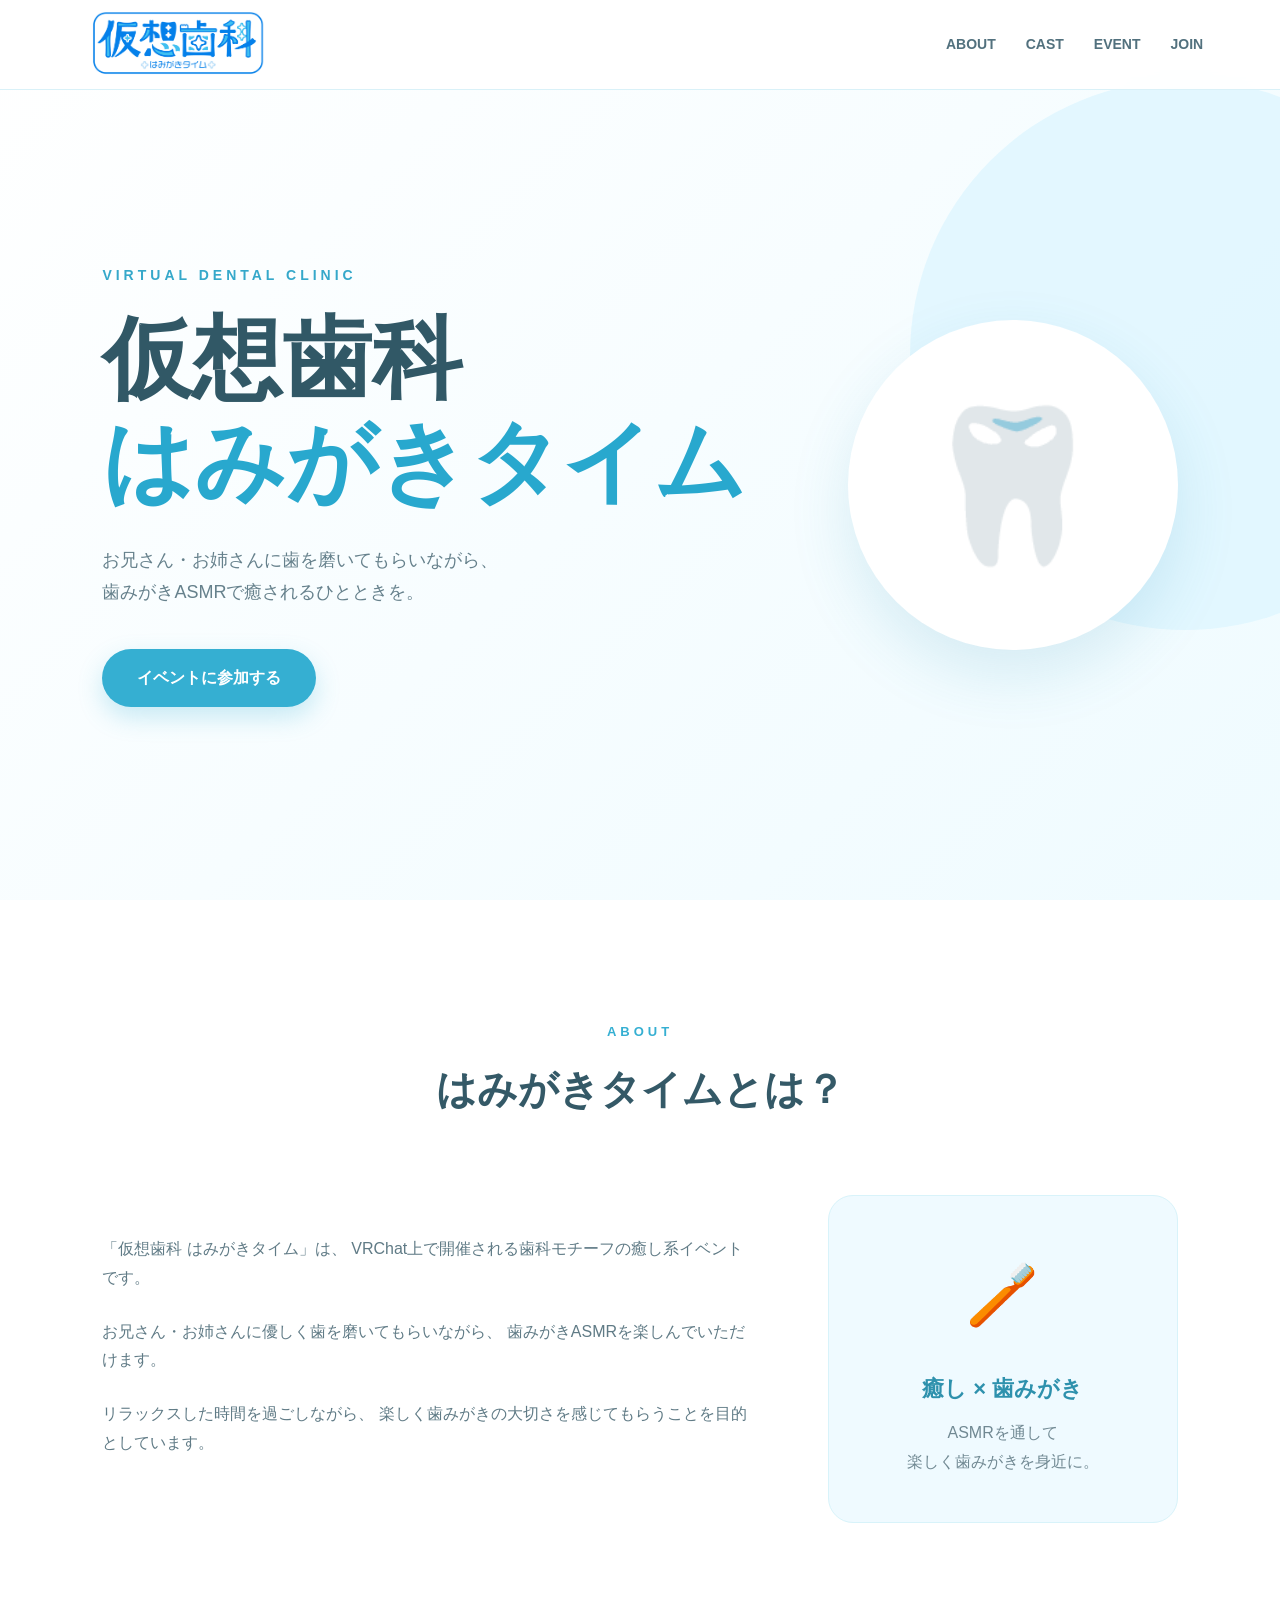
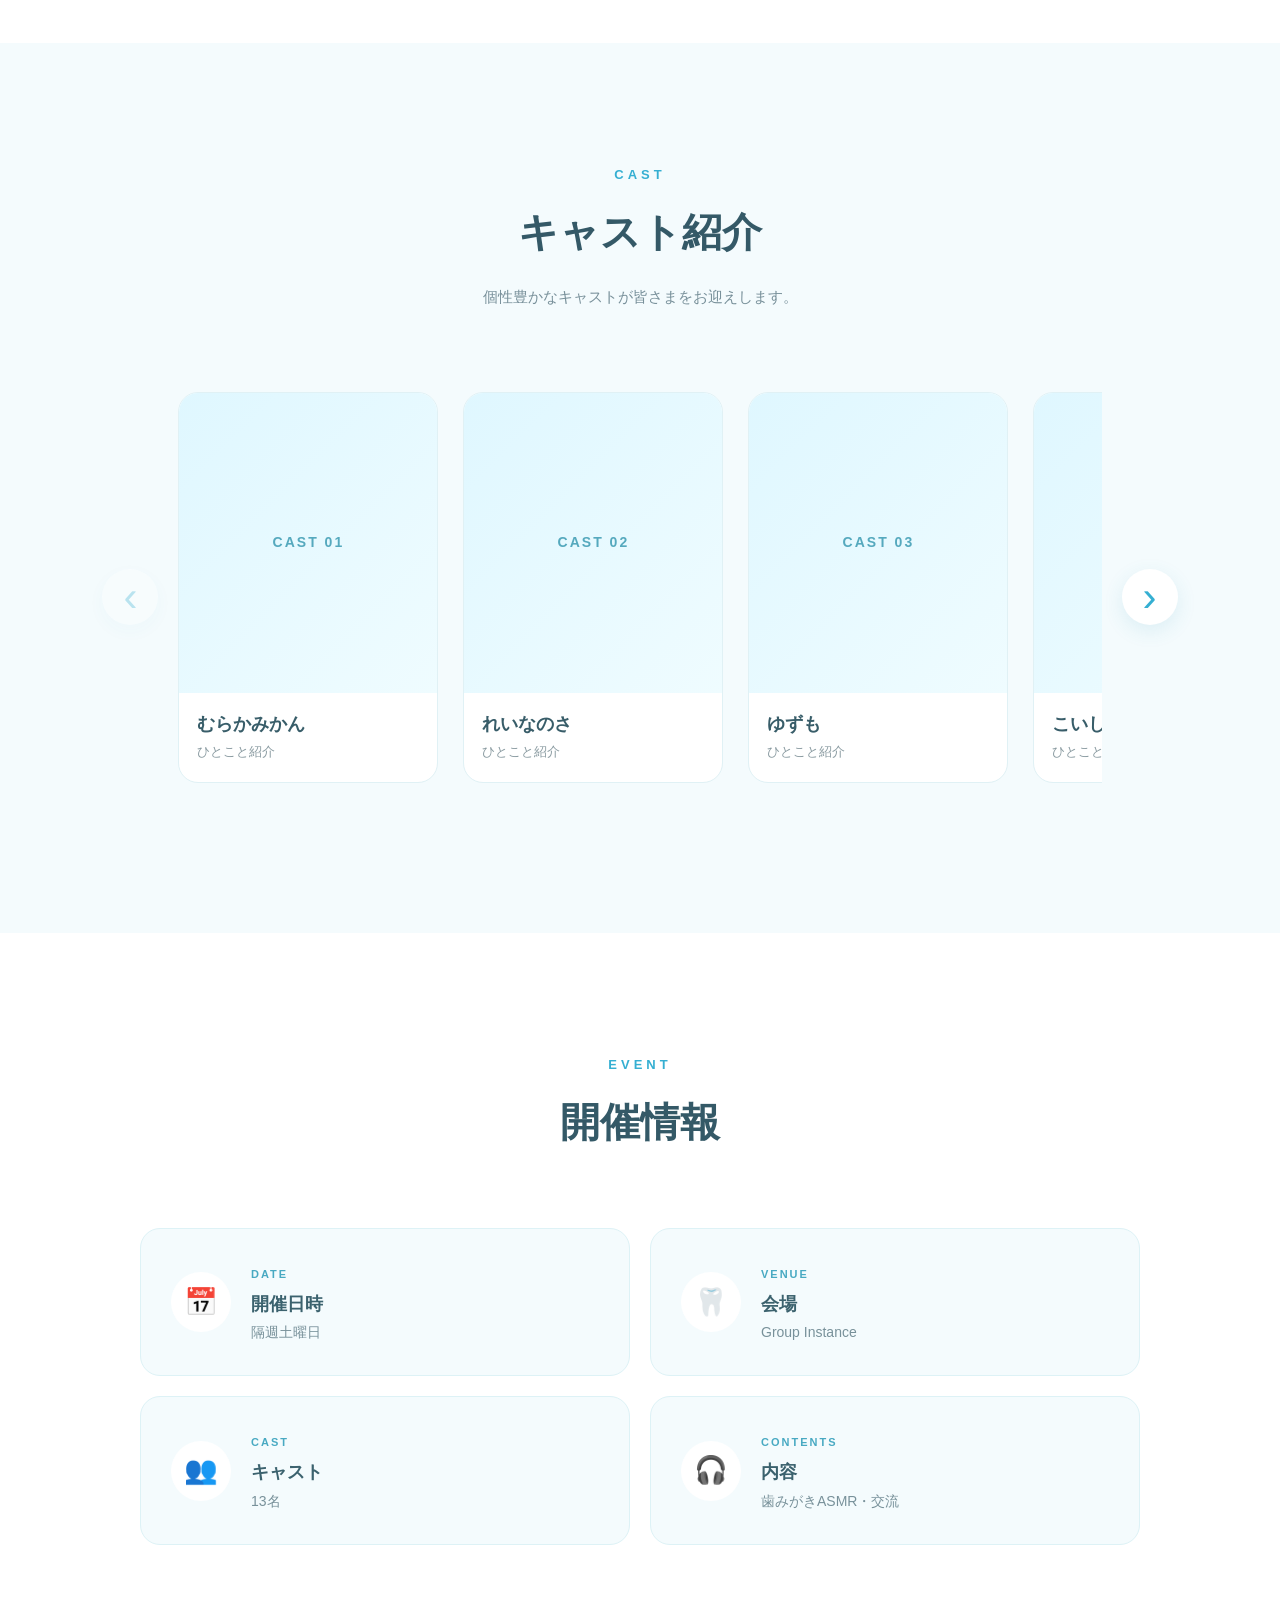
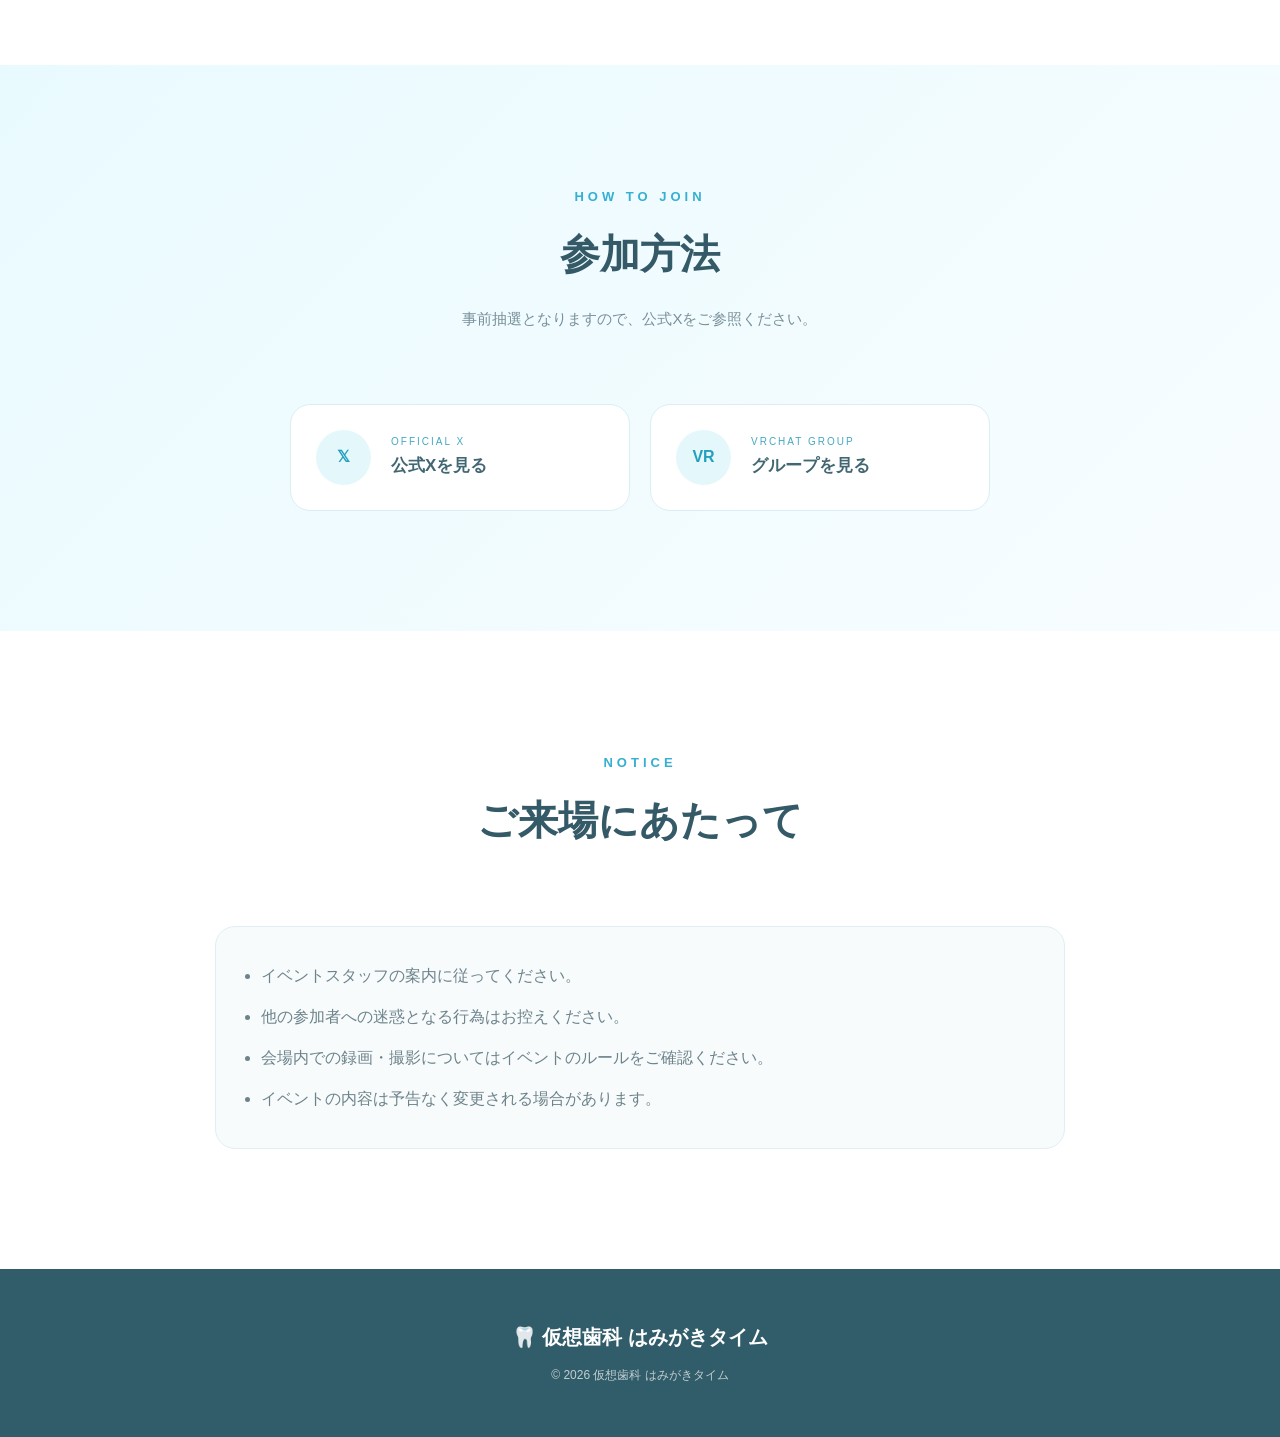
==== index.html @ 9e0d9032 "Add files via upload" ====
<!DOCTYPE html>
<html lang="ja">
<head>
    <meta charset="UTF-8">

    <!-- スマートフォン対応 -->
    <meta name="viewport" content="width=device-width, initial-scale=1.0">

    <title>仮想歯科 はみがきタイム</title>

    <!-- CSS -->
    <link rel="stylesheet" href="style.css">
</head>

<body id="top">

    <!-- =========================
         ヘッダー
    ========================== -->
    <header class="header">

       <a href="#top" class="logo">
    <img src="ロゴ横長.png" alt="仮想歯科 はみがきタイム">
</a>

        <nav class="nav">
            <a href="#about">ABOUT</a>
            <a href="#cast">CAST</a>
            <a href="#event">EVENT</a>
            <a href="#join">JOIN</a>
        </nav>

    </header>


    <!-- =========================
         メインビジュアル
    ========================== -->
    <main>

        <section class="hero">

            <div class="hero-content">

                <p class="hero-subtitle">
                    VIRTUAL DENTAL CLINIC
                </p>

                <h1>
                    仮想歯科<br>
                    <span>はみがきタイム</span>
                </h1>

                <p class="hero-description">
                    お兄さん・お姉さんに歯を磨いてもらいながら、<br>
                    歯みがきASMRで癒されるひとときを。
                </p>

                <a href="#join" class="hero-button">
                    イベントに参加する
                </a>

            </div>

            <div class="hero-tooth">
                🦷
            </div>

        </section>


        <!-- =========================
             ABOUT
        ========================== -->
        <section id="about" class="section about">

            <div class="section-title">

                <p>ABOUT</p>

                <h2>
                    はみがきタイムとは？
                </h2>

            </div>

            <div class="about-content">

                <div class="about-text">

                    <p>
                        「仮想歯科 はみがきタイム」は、
                        VRChat上で開催される歯科モチーフの癒し系イベントです。
                    </p>

                    <p>
                        お兄さん・お姉さんに優しく歯を磨いてもらいながら、
                        歯みがきASMRを楽しんでいただけます。
                    </p>

                    <p>
                        リラックスした時間を過ごしながら、
                        楽しく歯みがきの大切さを感じてもらうことを目的としています。
                    </p>

                </div>

                <div class="about-card">

                    <div class="card-icon">
                        🪥
                    </div>

                    <h3>
                        癒し × 歯みがき
                    </h3>

                    <p>
                        ASMRを通して<br>
                        楽しく歯みがきを身近に。
                    </p>

                </div>

            </div>

        </section>


        <!-- =========================
             CAST
        ========================== -->
      <section id="cast" class="section cast">

    <div class="section-title">

        <p>CAST</p>

        <h2>
            キャスト紹介
        </h2>

        <span>
            個性豊かなキャストが皆さまをお迎えします。
        </span>

    </div>


    <div class="cast-slider">

        <!-- 左矢印 -->
        <button
            class="cast-arrow cast-prev"
            type="button"
            aria-label="前のキャスト"
        >
            ‹
        </button>


        <!-- キャスト一覧 -->
        <div class="cast-grid">

            <div class="cast-card">
                <div class="cast-image">
                    <span>CAST 01</span>
                </div>
                <h3>むらかみかん</h3>
                <p>ひとこと紹介</p>
            </div>

            <div class="cast-card">
                <div class="cast-image">
                    <span>CAST 02</span>
                </div>
                <h3>れいなのさ</h3>
                <p>ひとこと紹介</p>
            </div>

            <div class="cast-card">
                <div class="cast-image">
                    <span>CAST 03</span>
                </div>
                <h3>ゆずも</h3>
                <p>ひとこと紹介</p>
            </div>

            <div class="cast-card">
                <div class="cast-image">
                    <span>CAST 04</span>
                </div>
                <h3>こいしいろは</h3>
                <p>ひとこと紹介</p>
            </div>

            <div class="cast-card">
                <div class="cast-image">
                    <span>CAST 05</span>
                </div>
                <h3>やしろのあ</h3>
                <p>ひとこと紹介</p>
            </div>

            <div class="cast-card">
                <div class="cast-image">
                    <span>CAST 06</span>
                </div>
                <h3>ちふゆ</h3>
                <p>ひとこと紹介</p>
            </div>

            <div class="cast-card">
                <div class="cast-image">
                    <span>CAST 07</span>
                </div>
                <h3>ひーくん</h3>
                <p>ひとこと紹介</p>
            </div>

            <div class="cast-card">
                <div class="cast-image">
                    <span>CAST 08</span>
                </div>
                <h3>レイブン</h3>
                <p>ひとこと紹介</p>
            </div>

            <div class="cast-card">
                <div class="cast-image">
                    <span>CAST 09</span>
                </div>
                <h3>くろな</h3>
                <p>ひとこと紹介</p>
            </div>

            <div class="cast-card">
                <div class="cast-image">
                    <span>CAST 10</span>
                </div>
                <h3>ちせ</h3>
                <p>ひとこと紹介</p>
            </div>

            <div class="cast-card">
                <div class="cast-image">
                    <span>CAST 11</span>
                </div>
                <h3>ゆみもきゅ</h3>
                <p>ひとこと紹介</p>
            </div>

<div class="cast-card">
                <div class="cast-image">
                    <span>CAST 12</span>
                </div>
                <h3>うしお</h3>
                <p>ひとこと紹介</p>
            </div>

        </div>


        <!-- 右矢印 -->
        <button
            class="cast-arrow cast-next"
            type="button"
            aria-label="次のキャスト"
        >
            ›
        </button>

    </div>

</section>


        <!-- =========================
             EVENT
        ========================== -->
        <section id="event" class="section event">

            <div class="section-title">

                <p>EVENT</p>

                <h2>
                    開催情報
                </h2>

            </div>


            <div class="event-box">

                <div class="event-item">

                    <span class="event-icon">
                        📅
                    </span>

                    <div>
                        <small>DATE</small>
                        <h3>開催日時</h3>
                        <p>隔週土曜日</p>
                    </div>

                </div>


                <div class="event-item">

                    <span class="event-icon">
                        🦷
                    </span>

                    <div>
                        <small>VENUE</small>
                        <h3>会場</h3>
                        <p>Group Instance</p>
                    </div>

                </div>


                <div class="event-item">

                    <span class="event-icon">
                        👥
                    </span>

                    <div>
                        <small>CAST</small>
                        <h3>キャスト</h3>
                        <p>13名</p>
                    </div>

                </div>


                <div class="event-item">

                    <span class="event-icon">
                        🎧
                    </span>

                    <div>
                        <small>CONTENTS</small>
                        <h3>内容</h3>
                        <p>歯みがきASMR・交流</p>
                    </div>

                </div>

            </div>

        </section>


        <!-- =========================
             JOIN
        ========================== -->
        <section id="join" class="section join">

            <div class="section-title">

                <p>HOW TO JOIN</p>

                <h2>
                    参加方法
                </h2>

                <span>
                    事前抽選となりますので、公式Xをご参照ください。
                </span>

            </div>


            <div class="join-buttons">

                <!-- X -->
                <a href="https://x.com/Hamigaki_vrc?s=20" class="join-button" target="_blank">
                    <span>𝕏</span>
                    <div>
                        <small>OFFICIAL X</small>
                        <strong>公式Xを見る</strong>
                    </div>
                </a>


                <!-- VRChat Group -->
                <a href="https://vrc.group/SHIKA.5657" class="join-button" target="_blank">
    <span>VR</span>
    <div>
        <small>VRCHAT GROUP</small>
        <strong>グループを見る</strong>
    </div>
</a>

            </div>

        </section>


        <!-- =========================
             NOTICE
        ========================== -->
        <section class="section notice">

            <div class="section-title">

                <p>NOTICE</p>

                <h2>
                    ご来場にあたって
                </h2>

            </div>


            <div class="notice-box">

                <ul>

                    <li>
                        イベントスタッフの案内に従ってください。
                    </li>

                    <li>
                        他の参加者への迷惑となる行為はお控えください。
                    </li>

                    <li>
                        会場内での録画・撮影についてはイベントのルールをご確認ください。
                    </li>

                    <li>
                        イベントの内容は予告なく変更される場合があります。
                    </li>

                </ul>

            </div>

        </section>

    </main>


    <!-- =========================
         FOOTER
    ========================== -->
    <footer class="footer">

        <div class="footer-logo">
            🦷 仮想歯科 はみがきタイム
        </div>

        <p>
            © 2026 仮想歯科 はみがきタイム
        </p>

    </footer>


    <!-- JavaScript -->
    <script src="script.js"></script>

</body>
</html>
---- style.css ----
/* ========================================
   仮想歯科 はみがきタイム
   メインスタイル
======================================== */

/* ---------- 基本設定 ---------- */

* {
    margin: 0;
    padding: 0;
    box-sizing: border-box;
}

html {
    scroll-behavior: smooth;
}

body {
    font-family:
        "Noto Sans JP",
        "Yu Gothic",
        "Hiragino Kaku Gothic ProN",
        sans-serif;

    color: #34505f;
    background: #f8fdff;
    line-height: 1.8;
}


/* ---------- ヘッダー ---------- */

.header {
    position: fixed;
    top: 0;
    left: 0;

    width: 100%;
    height: 90px;

    display: flex;
    align-items: center;
    justify-content: space-between;

    padding: 0 6%;

    background: rgba(255, 255, 255, 0.92);

    border-bottom: 1px solid #d9f1f8;

    backdrop-filter: blur(10px);

    z-index: 1000;
}


/* ロゴ */

.logo {
    display: flex;
    align-items: center;

    text-decoration: none;

    height: 100%;
}

.logo img {
    width: 200px;
    height: auto;

    display: block;
}


/* ナビ */

.nav {
    display: flex;
    gap: 30px;
}

.nav a {
    color: #52717e;

    text-decoration: none;

    font-size: 14px;
    font-weight: bold;

    transition: 0.3s;
}

.nav a:hover {
    color: #27a9d0;
}


/* ---------- HERO ---------- */

.hero {
    min-height: 100vh;

    padding:
        150px
        8%
        80px;

    display: flex;
    align-items: center;
    justify-content: space-between;

    position: relative;

    overflow: hidden;

    background:
        linear-gradient(
            135deg,
            #ffffff 0%,
            #effbff 100%
        );
}


/* 背景の円 */

.hero::before {
    content: "";

    position: absolute;

    width: 550px;
    height: 550px;

    right: -180px;
    top: 80px;

    border-radius: 50%;

    background: #dff7ff;

    opacity: 0.8;
}


/* HERO文字 */

.hero-content {
    position: relative;
    z-index: 2;

    max-width: 700px;
}

.hero-subtitle {
    color: #35a8ca;

    font-size: 14px;

    font-weight: bold;

    letter-spacing: 4px;

    margin-bottom: 20px;
}

.hero h1 {
    color: #315866;

    font-size: clamp(48px, 7vw, 90px);

    line-height: 1.15;

    margin-bottom: 30px;
}

.hero h1 span {
    color: #28a8ce;
}

.hero-description {
    color: #66818c;

    font-size: 18px;

    margin-bottom: 40px;
}


/* HEROボタン */

.hero-button {
    display: inline-block;

    padding: 15px 35px;

    border-radius: 50px;

    background: #35afd2;

    color: white;

    text-decoration: none;

    font-weight: bold;

    box-shadow:
        0 10px 25px rgba(53, 175, 210, 0.25);

    transition: 0.3s;
}

.hero-button:hover {
    transform: translateY(-5px);

    box-shadow:
        0 15px 30px rgba(53, 175, 210, 0.35);
}


/* HEROの歯 */

.hero-tooth {
    position: relative;

    z-index: 2;

    width: 330px;
    height: 330px;

    display: flex;
    align-items: center;
    justify-content: center;

    border-radius: 50%;

    background: white;

    font-size: 150px;

    box-shadow:
        0 25px 60px rgba(50, 150, 180, 0.15);

    animation: floating 4s ease-in-out infinite;
}


/* 浮遊アニメーション */

@keyframes floating {

    0% {
        transform: translateY(0);
    }

    50% {
        transform: translateY(-15px);
    }

    100% {
        transform: translateY(0);
    }

}


/* ---------- 共通セクション ---------- */

.section {
    padding: 120px 8%;
}


/* セクションタイトル */

.section-title {
    text-align: center;

    margin-bottom: 70px;
}

.section-title p {
    color: #35afd2;

    font-size: 13px;

    font-weight: bold;

    letter-spacing: 4px;

    margin-bottom: 10px;
}

.section-title h2 {
    color: #345967;

    font-size: 40px;

    margin-bottom: 15px;
}

.section-title span {
    color: #78909a;

    font-size: 15px;
}


/* ---------- ABOUT ---------- */

.about {
    background: white;
}

.about-content {
    max-width: 1100px;

    margin: 0 auto;

    display: grid;

    grid-template-columns:
        1fr
        350px;

    gap: 70px;

    align-items: center;
}


.about-text p {
    color: #607b86;

    font-size: 16px;

    margin-bottom: 25px;
}


.about-card {
    padding: 45px 30px;

    text-align: center;

    border-radius: 25px;

    background: #effaff;

    border: 1px solid #d8f3fa;

    transition: 0.3s;
}

.about-card:hover {
    transform: translateY(-8px);

    box-shadow:
        0 15px 35px rgba(60, 170, 200, 0.12);
}

.card-icon {
    font-size: 60px;

    margin-bottom: 20px;
}

.about-card h3 {
    color: #2e91ad;

    font-size: 22px;

    margin-bottom: 10px;
}

.about-card p {
    color: #718993;
}


/* ---------- CAST ---------- */

.cast {
    background: #f4fbfd;
}


/* 横スクロール */

.cast-grid {
    max-width: 1200px;
    margin: 0 auto;

    display: flex;
    gap: 25px;

    overflow-x: auto;

    padding: 10px 10px 30px;

    scroll-snap-type: x mandatory;

    scrollbar-width: thin;
    scrollbar-color: #8ed8e8 transparent;
}


/* スクロールバー */

.cast-grid::-webkit-scrollbar {
    height: 8px;
}

.cast-grid::-webkit-scrollbar-track {
    background: transparent;
}

.cast-grid::-webkit-scrollbar-thumb {
    background: #8ed8e8;
    border-radius: 10px;
}


/* キャストカード */

.cast-card {
    flex: 0 0 260px;

    background: white;

    border-radius: 20px;

    overflow: hidden;

    border: 1px solid #e0f1f5;

    scroll-snap-align: start;

    transition: 0.3s;
}


.cast-card:hover {
    transform: translateY(-8px);

    box-shadow:
        0 15px 30px rgba(60, 160, 190, 0.12);
}


/* キャスト画像 */

.cast-image {
    height: 300px;

    display: flex;

    align-items: center;
    justify-content: center;

    background:
        linear-gradient(
            135deg,
            #dff7ff,
            #effcff
        );

    color: #55a9be;

    font-size: 14px;

    font-weight: bold;

    letter-spacing: 2px;
}


.cast-card h3 {
    color: #385d69;

    font-size: 18px;

    padding:
        15px
        18px
        0;
}


.cast-card p {
    color: #8a9ba1;

    font-size: 13px;

    padding:
        0
        18px
        18px;
}


/* ---------- EVENT ---------- */

.event {
    background: white;
}


.event-box {
    max-width: 1000px;

    margin: 0 auto;

    display: grid;

    grid-template-columns:
        repeat(2, 1fr);

    gap: 20px;
}


.event-item {
    display: flex;

    align-items: center;

    gap: 20px;

    padding: 30px;

    border-radius: 20px;

    background: #f4fbfd;

    border: 1px solid #ddf2f6;

    transition: 0.3s;
}

.event-item:hover {
    transform: translateY(-5px);
}


.event-icon {
    width: 60px;
    height: 60px;

    display: flex;

    align-items: center;
    justify-content: center;

    border-radius: 50%;

    background: white;

    font-size: 27px;

    flex-shrink: 0;
}


.event-item small {
    color: #48a9c2;

    font-size: 11px;

    letter-spacing: 2px;

    font-weight: bold;
}


.event-item h3 {
    color: #3b626e;

    font-size: 18px;
}


.event-item p {
    color: #78919a;

    font-size: 14px;
}


/* ---------- JOIN ---------- */

.join {
    background:
        linear-gradient(
            135deg,
            #e9faff,
            #f8fdff
        );

    text-align: center;
}


.join-buttons {
    max-width: 700px;

    margin: 0 auto;

    display: grid;

    grid-template-columns:
        repeat(2, 1fr);

    gap: 20px;
}


.join-button {
    display: flex;

    align-items: center;

    gap: 20px;

    padding: 25px;

    background: white;

    border-radius: 20px;

    color: #426773;

    text-decoration: none;

    text-align: left;

    border: 1px solid #d9eff4;

    transition: 0.3s;
}


.join-button:hover {
    transform: translateY(-7px);

    box-shadow:
        0 15px 30px rgba(60, 160, 190, 0.15);
}


.join-button > span {
    width: 55px;
    height: 55px;

    display: flex;

    align-items: center;
    justify-content: center;

    border-radius: 50%;

    background: #e4f8fc;

    color: #269fbe;

    font-weight: bold;
}


.join-button small {
    display: block;

    color: #45a8c1;

    font-size: 10px;

    letter-spacing: 2px;
}


.join-button strong {
    font-size: 17px;
}


/* ---------- NOTICE ---------- */

.notice {
    background: white;
}


.notice-box {
    max-width: 850px;

    margin: 0 auto;

    padding: 35px 45px;

    border-radius: 20px;

    background: #f7fbfc;

    border: 1px solid #e0eff2;
}


.notice-box li {
    color: #6d838b;

    margin-bottom: 12px;
}

.notice-box li:last-child {
    margin-bottom: 0;
}


/* ---------- FOOTER ---------- */

.footer {
    padding: 50px 20px;

    text-align: center;

    background: #315c69;

    color: white;
}


.footer-logo {
    font-size: 20px;

    font-weight: bold;

    margin-bottom: 10px;
}


.footer p {
    font-size: 12px;

    opacity: 0.7;
}


/* ========================================
   スマートフォン対応
======================================== */

@media (max-width: 900px) {

    .nav {
        gap: 15px;
    }

    .hero {
        text-align: center;

        justify-content: center;
    }

    .hero-tooth {
        display: none;
    }

    .about-content {
        grid-template-columns: 1fr;
    }

    .cast-grid {
        grid-template-columns:
            repeat(2, 1fr);
    }

}


/* スマートフォン */

@media (max-width: 600px) {

    .header {
        height: 65px;

        padding: 0 20px;
    }

    .logo {
        font-size: 15px;
    }

    .nav {
        gap: 10px;
    }

    .nav a {
        font-size: 10px;
    }


    .hero {
        padding:
            130px
            20px
            70px;
    }

    .hero h1 {
        font-size: 48px;
    }

    .hero-description {
        font-size: 15px;
    }


    .section {
        padding:
            80px
            20px;
    }

    .section-title h2 {
        font-size: 30px;
    }


    

    .event-box {
        grid-template-columns: 1fr;
    }


    .join-buttons {
        grid-template-columns: 1fr;
    }


    .notice-box {
        padding: 25px;
    }

}
/* ========================================
   JavaScript アニメーション
======================================== */

.fade-in {
    opacity: 0;
    transform: translateY(40px);

    transition:
        opacity 0.8s ease,
        transform 0.8s ease;
}

.fade-in.show {
    opacity: 1;
    transform: translateY(0);
}


/* ---------- スクロール時のヘッダー ---------- */

.header {
    transition:
        box-shadow 0.3s ease,
        background 0.3s ease;
}

.header.scrolled {
    background: rgba(255, 255, 255, 0.97);

    box-shadow:
        0 5px 20px rgba(40, 150, 180, 0.08);
}
/* ========================================
   CAST 横スクロール
======================================== */

.cast {
    background: #f4fbfd;
}


/* スライダー全体 */

.cast-slider {
    max-width: 1250px;
    margin: 0 auto;

    display: flex;
    align-items: center;

    gap: 20px;
}


/* キャスト一覧 */

.cast-grid {
    flex: 1;
    min-width: 0;

    display: flex;
    gap: 25px;

    overflow-x: auto;

    padding: 10px 5px 30px;

    scroll-behavior: smooth;

    scroll-snap-type: x mandatory;

    scrollbar-width: thin;
    scrollbar-color: #8ed8e8 transparent;
}


/* スクロールバー */

.cast-grid::-webkit-scrollbar {
    height: 7px;
}

.cast-grid::-webkit-scrollbar-track {
    background: transparent;
}

.cast-grid::-webkit-scrollbar-thumb {
    background: #8ed8e8;
    border-radius: 10px;
}


/* キャストカード */

.cast-card {
    flex: 0 0 260px;

    background: white;

    border-radius: 20px;

    overflow: hidden;

    border: 1px solid #e0f1f5;

    scroll-snap-align: start;

    transition: 0.3s;
}

.cast-card:hover {
    transform: translateY(-8px);

    box-shadow:
        0 15px 30px rgba(60, 160, 190, 0.12);
}


/* キャスト画像 */

.cast-image {
    height: 300px;

    display: flex;

    align-items: center;
    justify-content: center;

    background:
        linear-gradient(
            135deg,
            #dff7ff,
            #effcff
        );

    color: #55a9be;

    font-size: 14px;

    font-weight: bold;

    letter-spacing: 2px;
}


/* キャスト名 */

.cast-card h3 {
    color: #385d69;

    font-size: 18px;

    padding:
        15px
        18px
        0;
}


/* 紹介文 */

.cast-card p {
    color: #8a9ba1;

    font-size: 13px;

    padding:
        0
        18px
        18px;
}


/* ========================================
   矢印ボタン
======================================== */

.cast-arrow {
    width: 56px;
    height: 56px;

    flex: 0 0 56px;

    border: none;
    border-radius: 50%;

    background: white;

    color: #35afd2;

    font-size: 42px;

    line-height: 1;

    display: flex;
    align-items: center;
    justify-content: center;

    cursor: pointer;

    box-shadow:
        0 6px 20px rgba(50, 150, 180, 0.12);

    transition:
        background 0.3s,
        color 0.3s,
        transform 0.3s;
}


.cast-arrow:hover {
    background: #35afd2;

    color: white;

    transform: scale(1.08);
}


.cast-arrow:disabled {
    opacity: 0.3;

    cursor: default;

    transform: none;
}


/* ========================================
   スマートフォン
======================================== */

@media (max-width: 600px) {

    .cast-slider {
        gap: 8px;
    }

    .cast-arrow {
        width: 44px;
        height: 44px;

        flex: 0 0 44px;

        font-size: 32px;
    }

    .cast-card {
        flex: 0 0 240px;
    }

}
@media (max-width: 600px) {

    .logo img {
        width: 150px;
    }

}
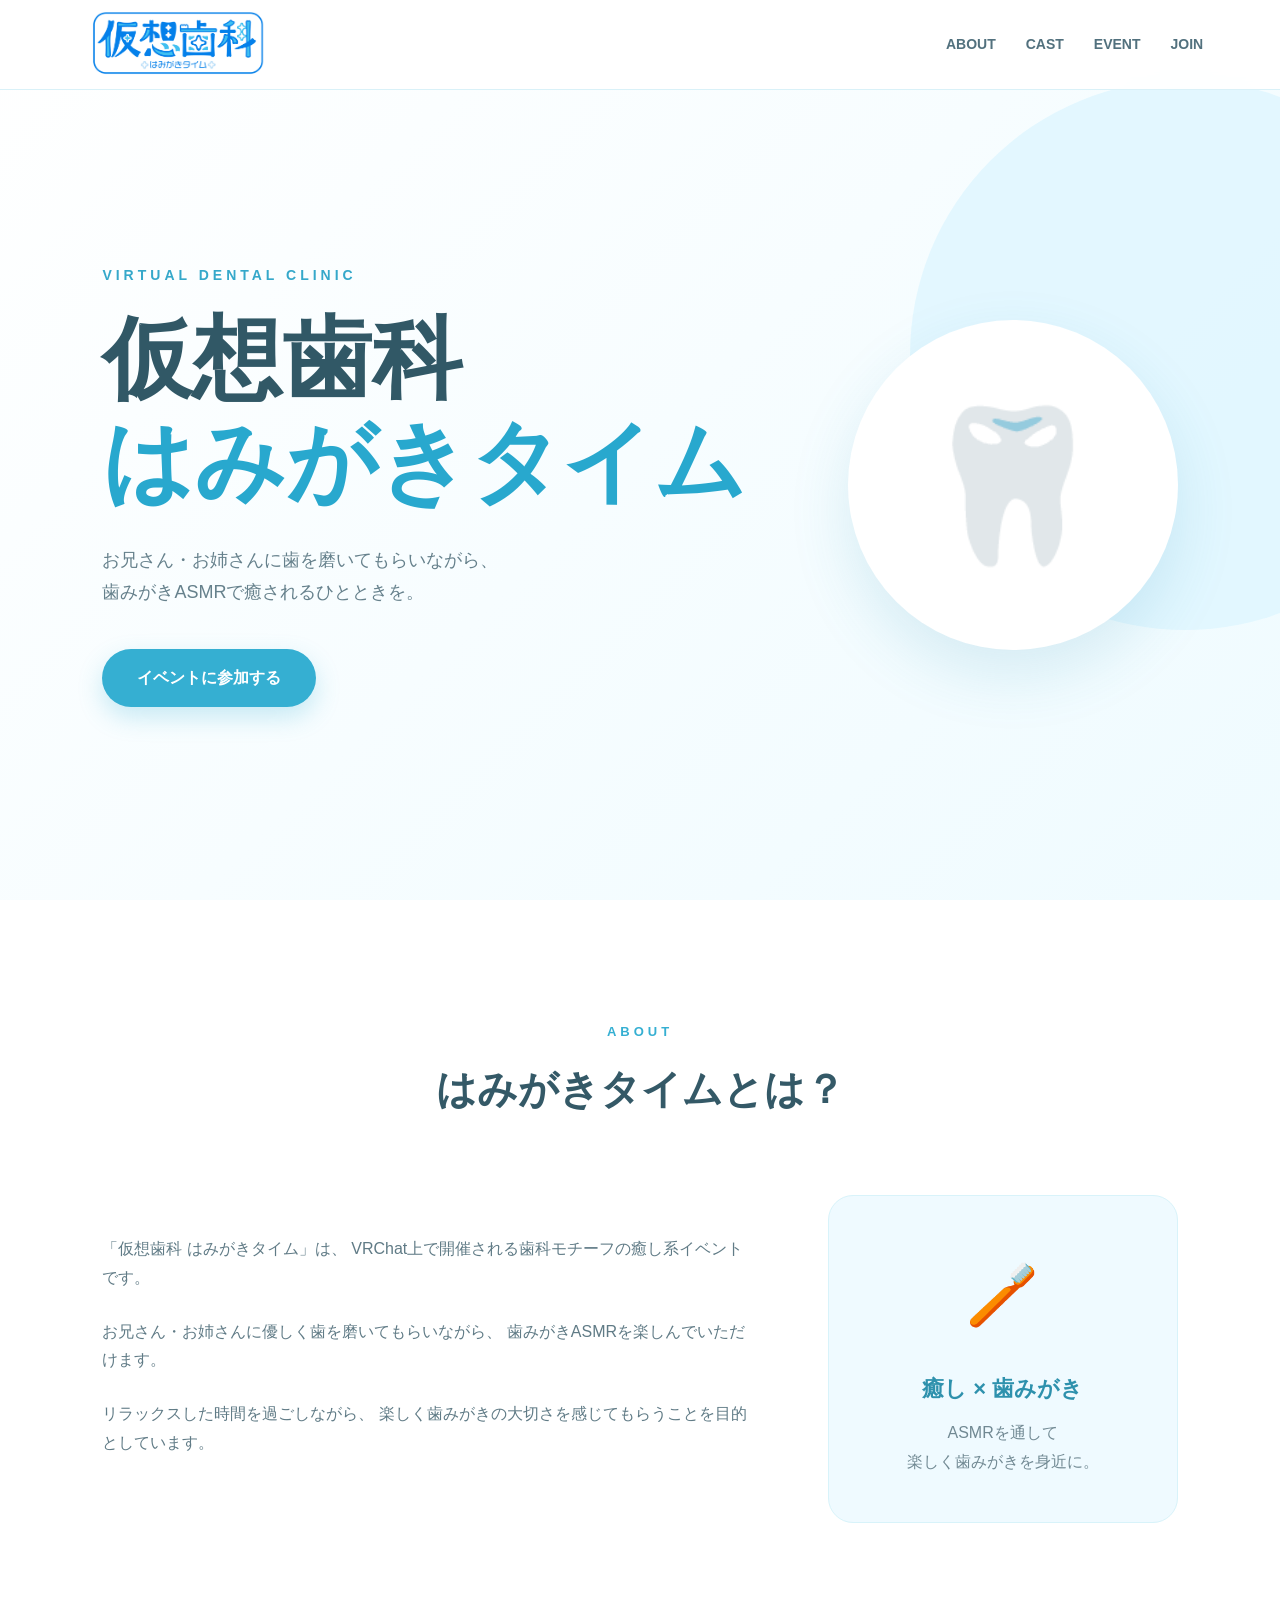
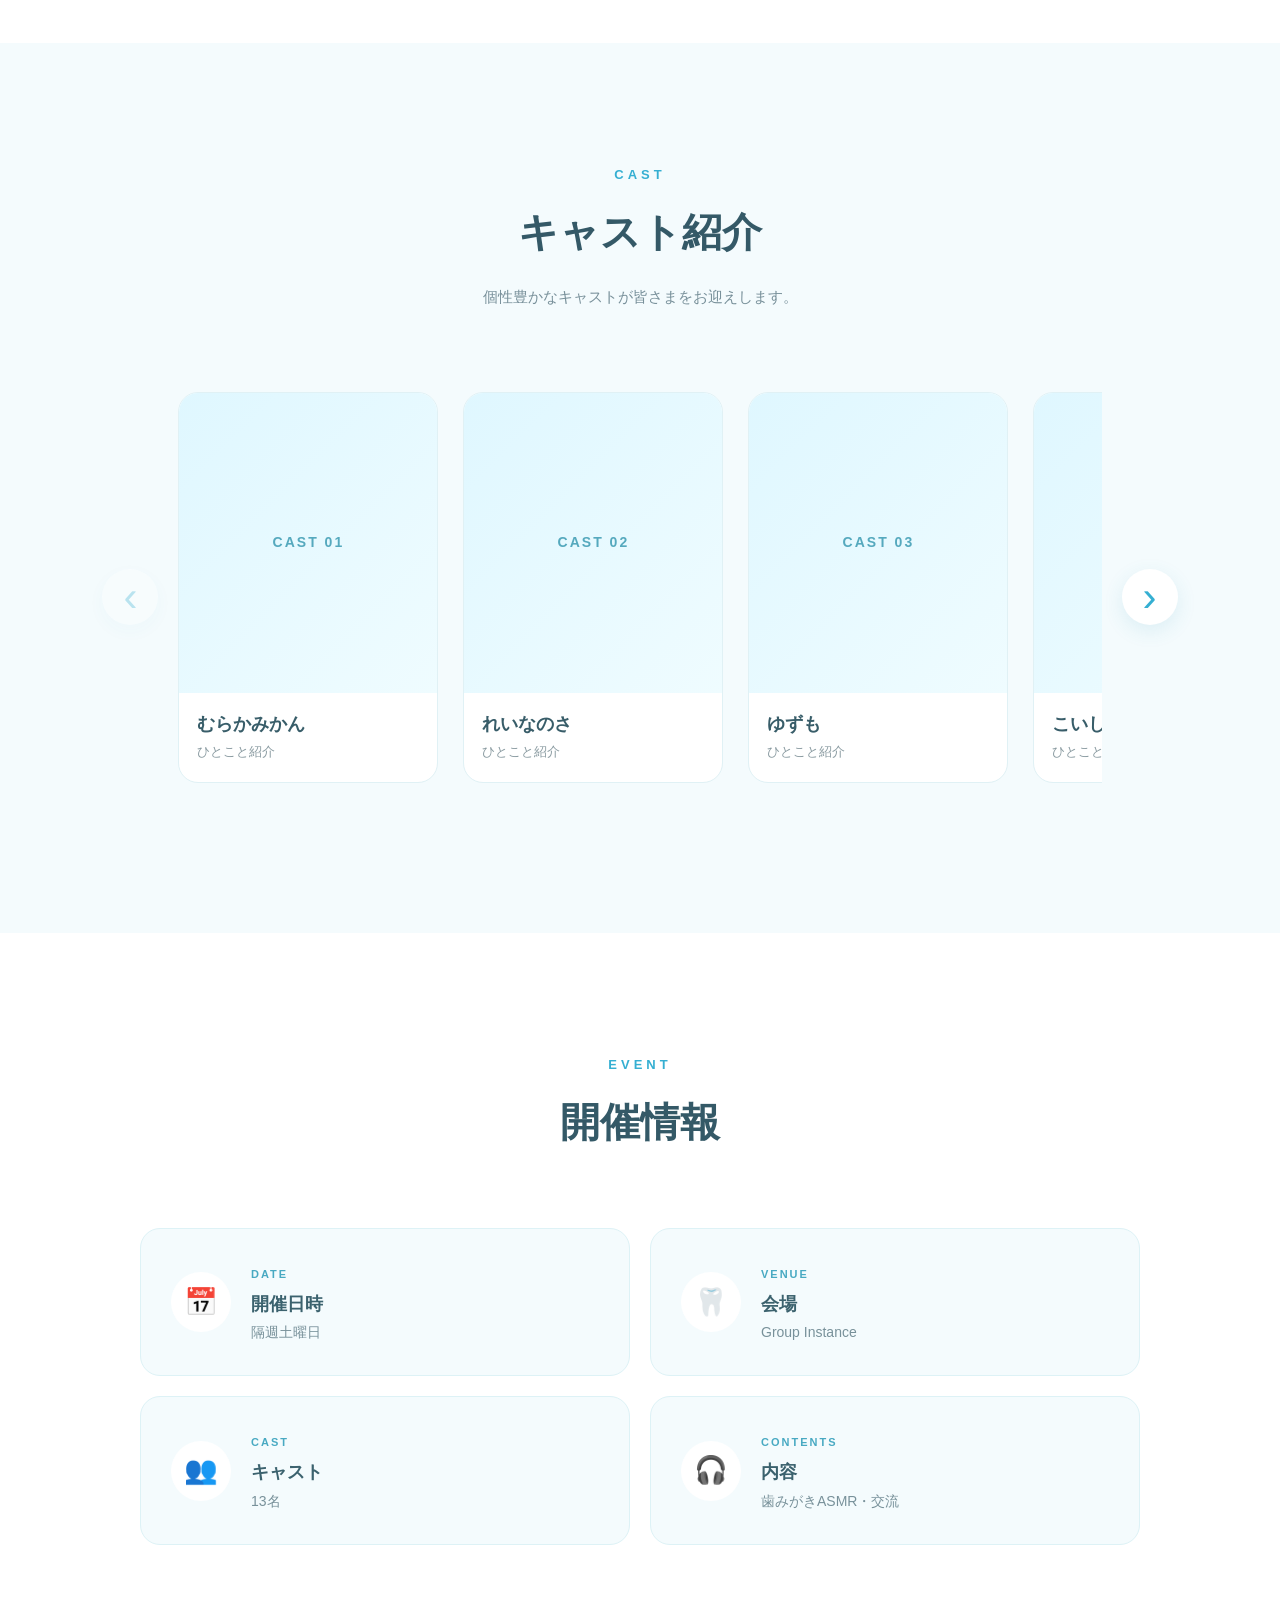
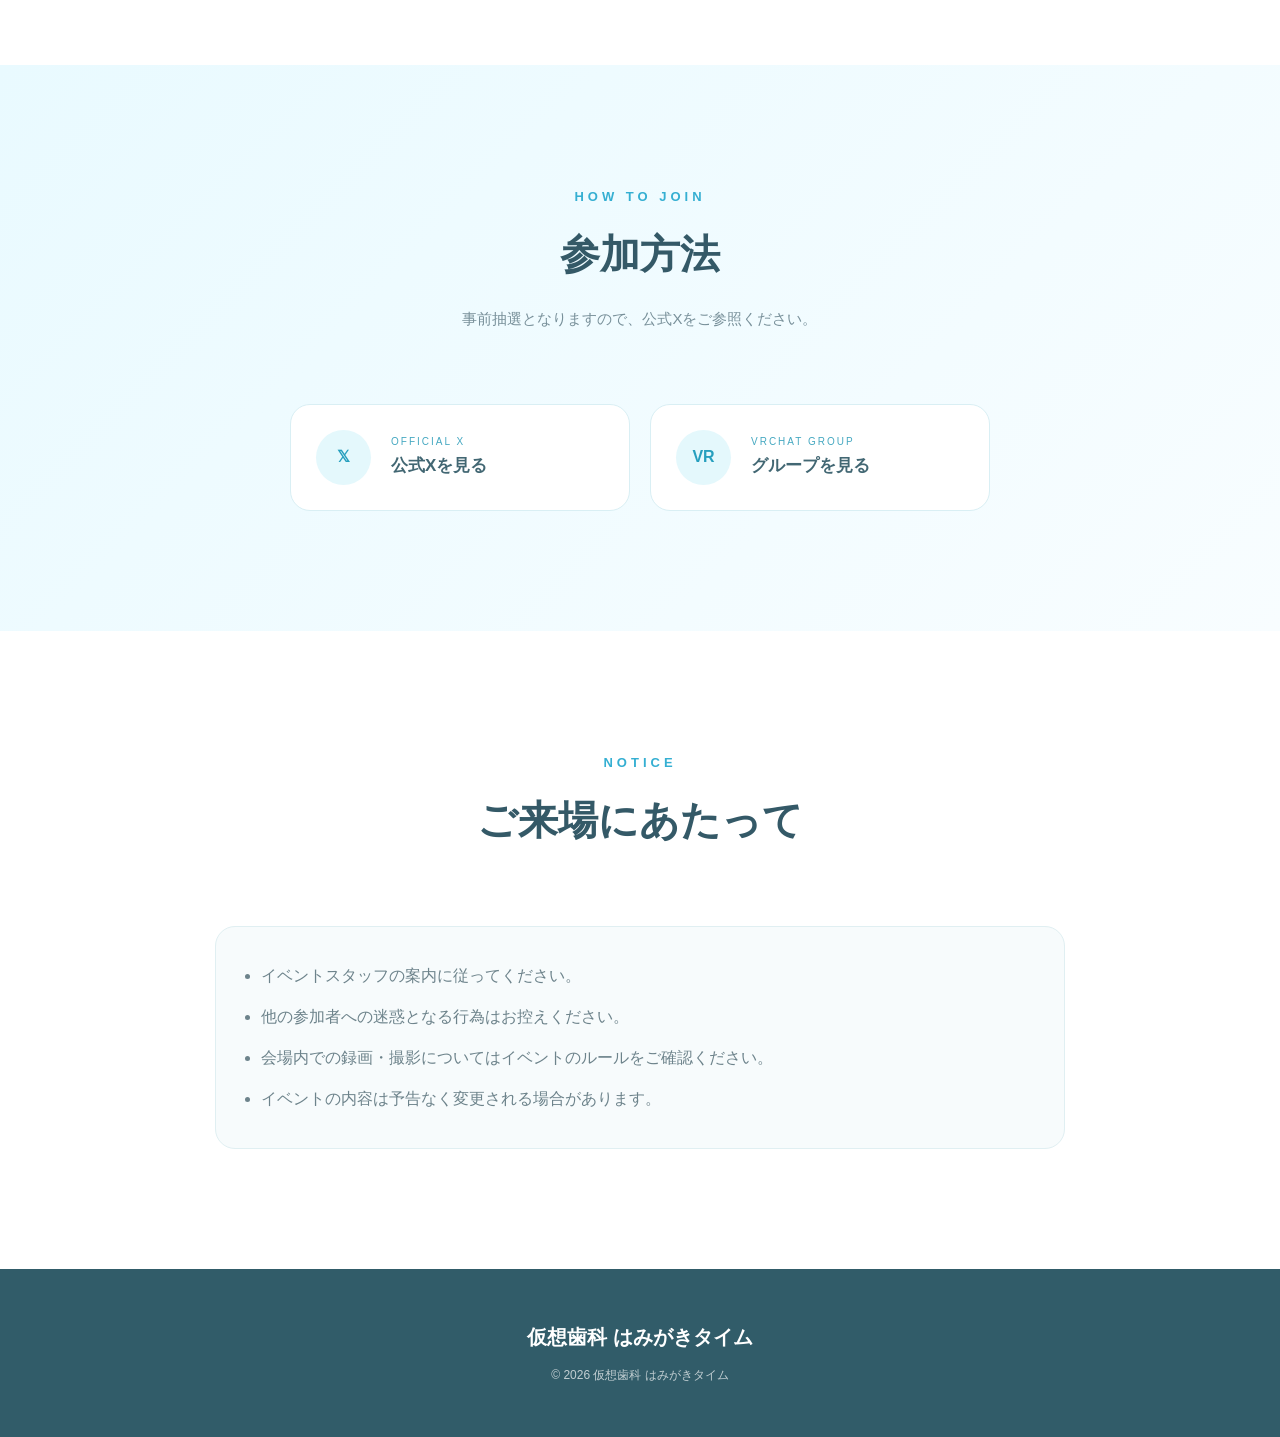
==== commit 55e1f165: "Add files via upload" ====
--- a/index.html
+++ b/index.html
@@ -454,7 +454,7 @@
     <footer class="footer">
 
         <div class="footer-logo">
-            🦷 仮想歯科 はみがきタイム
+             仮想歯科 はみがきタイム
         </div>
 
         <p>
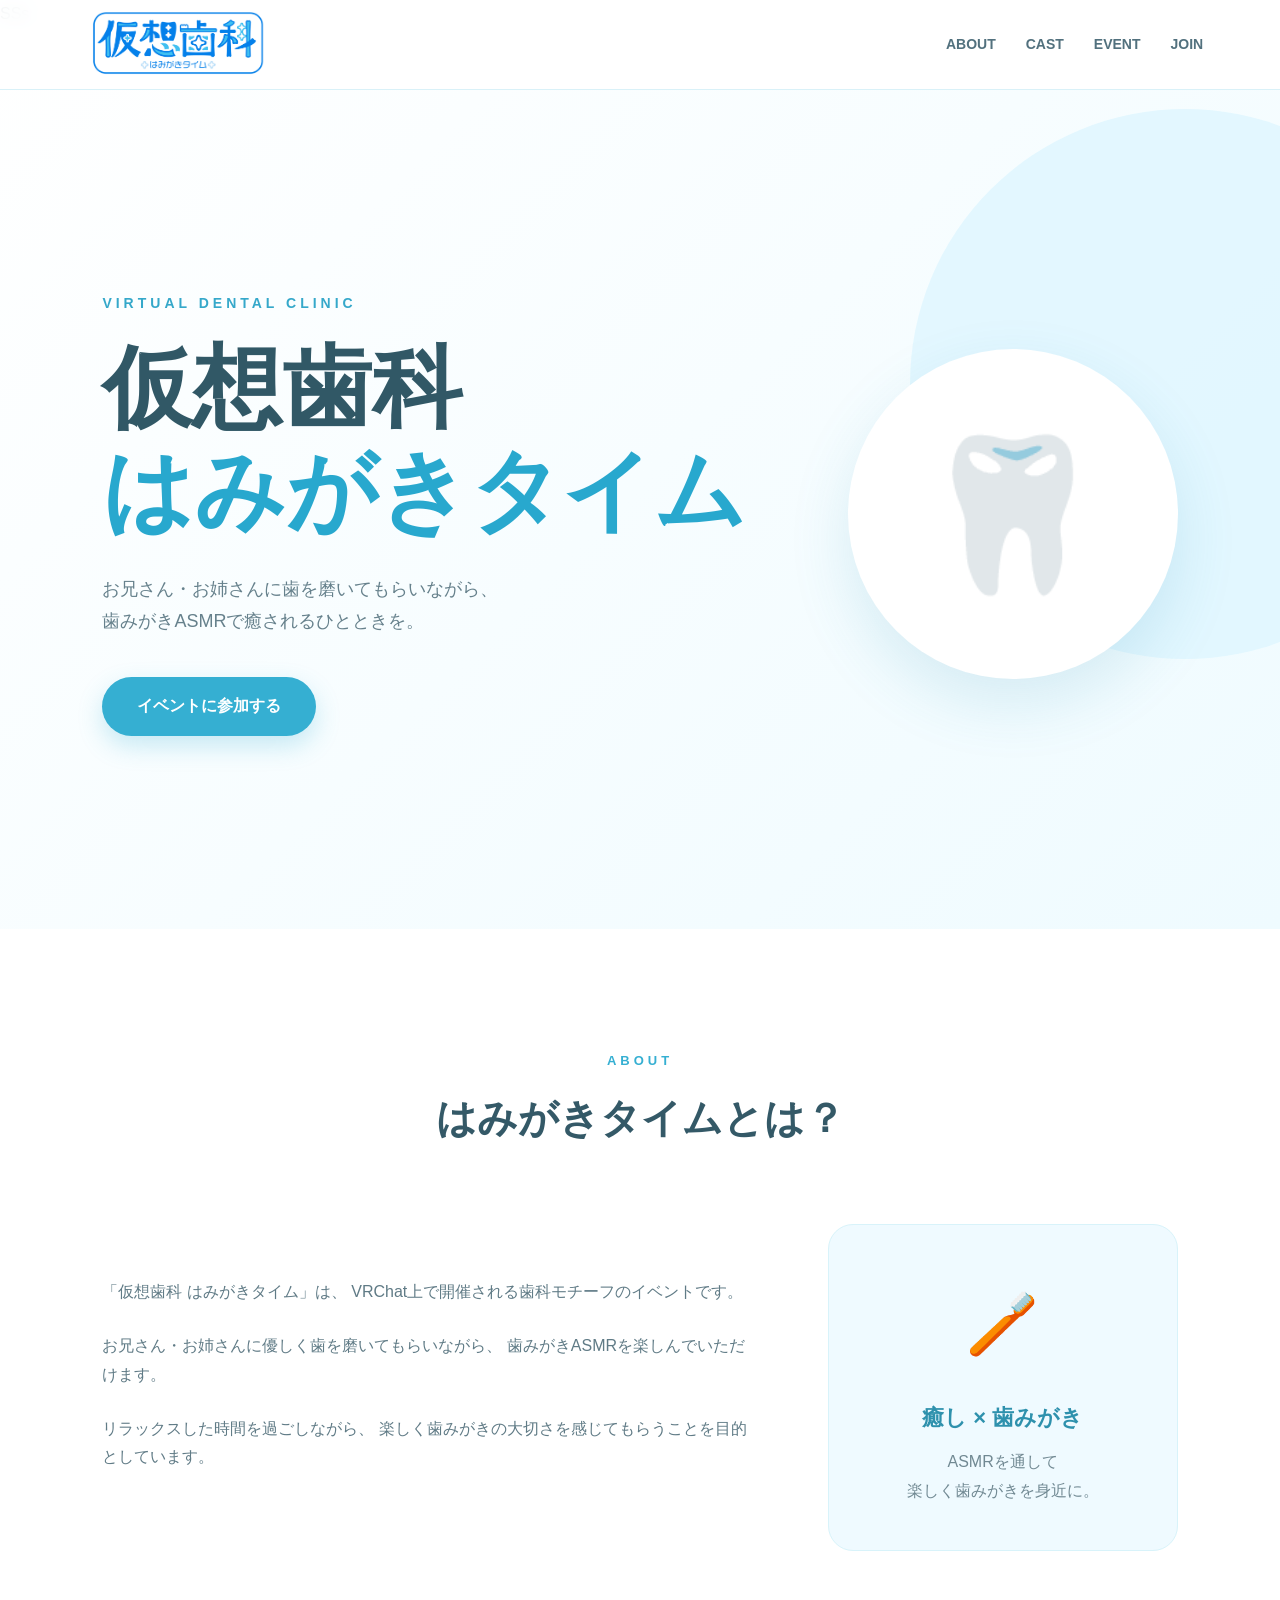
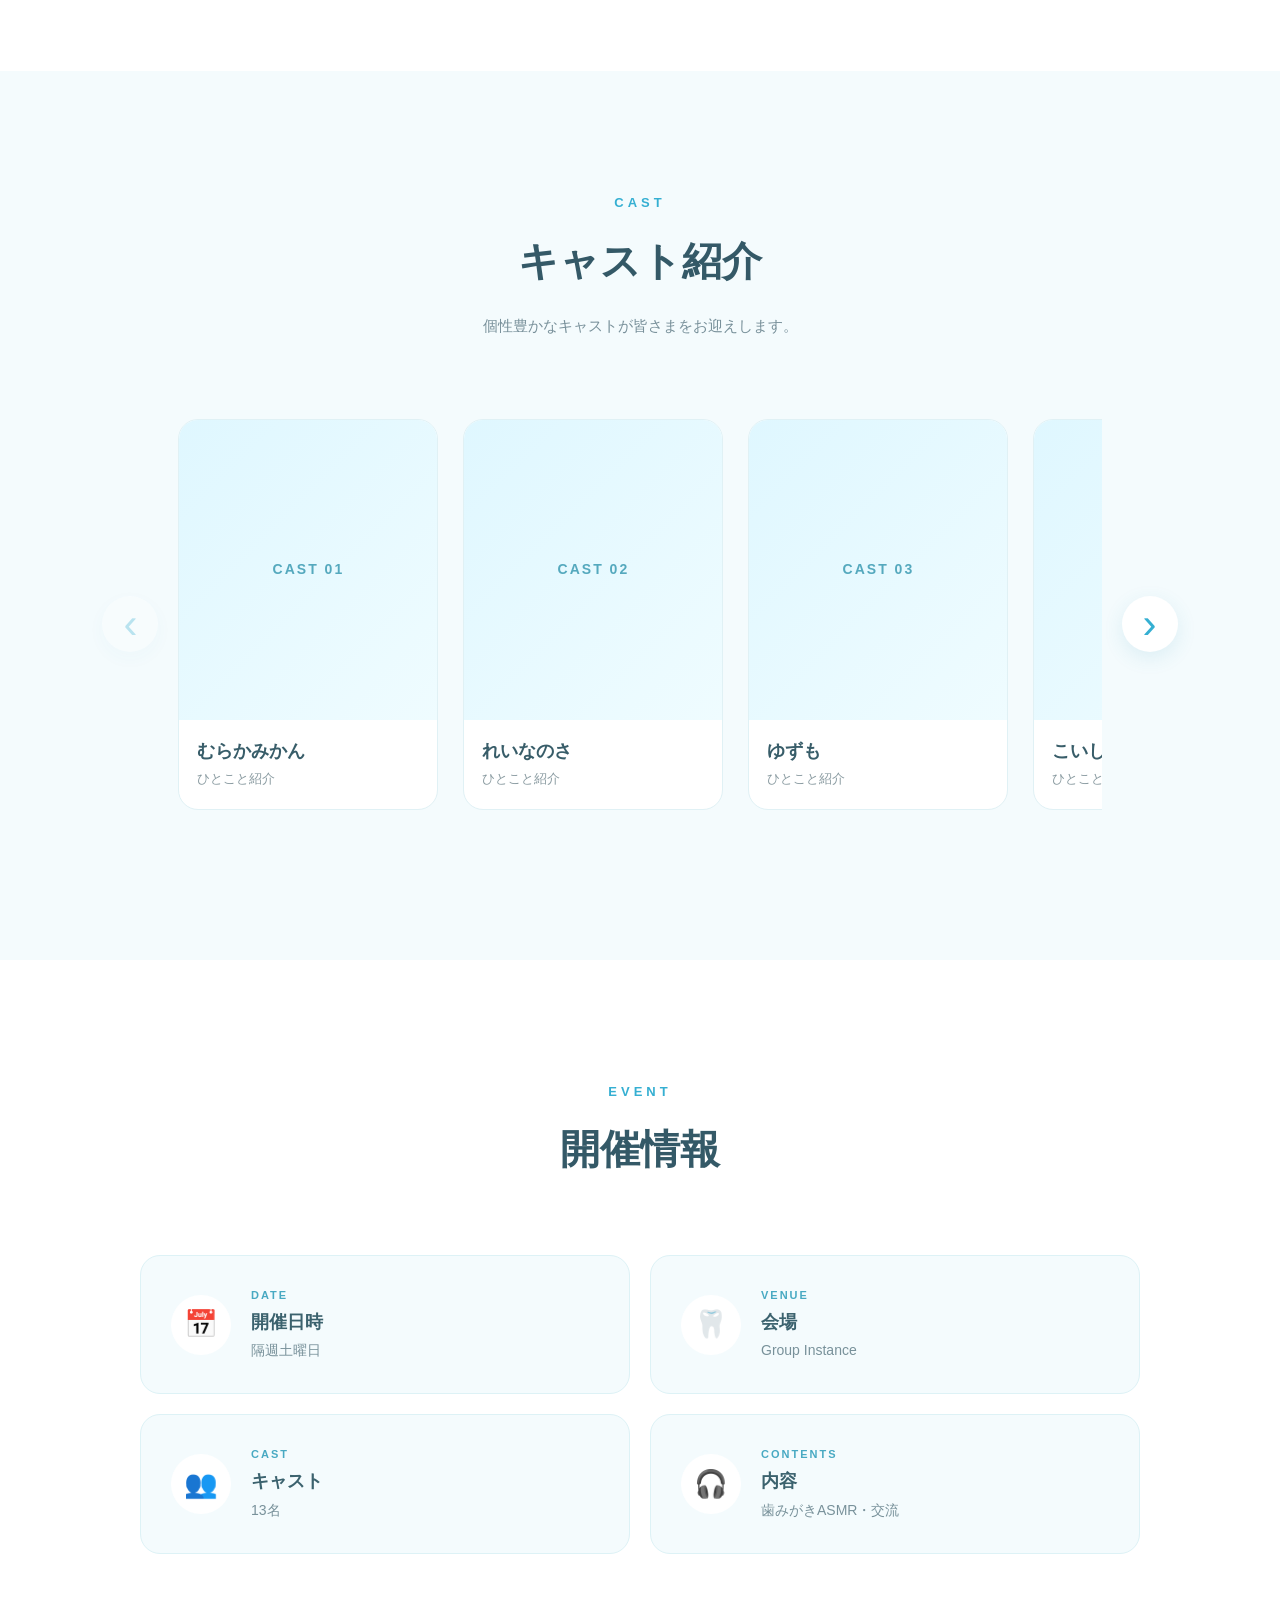
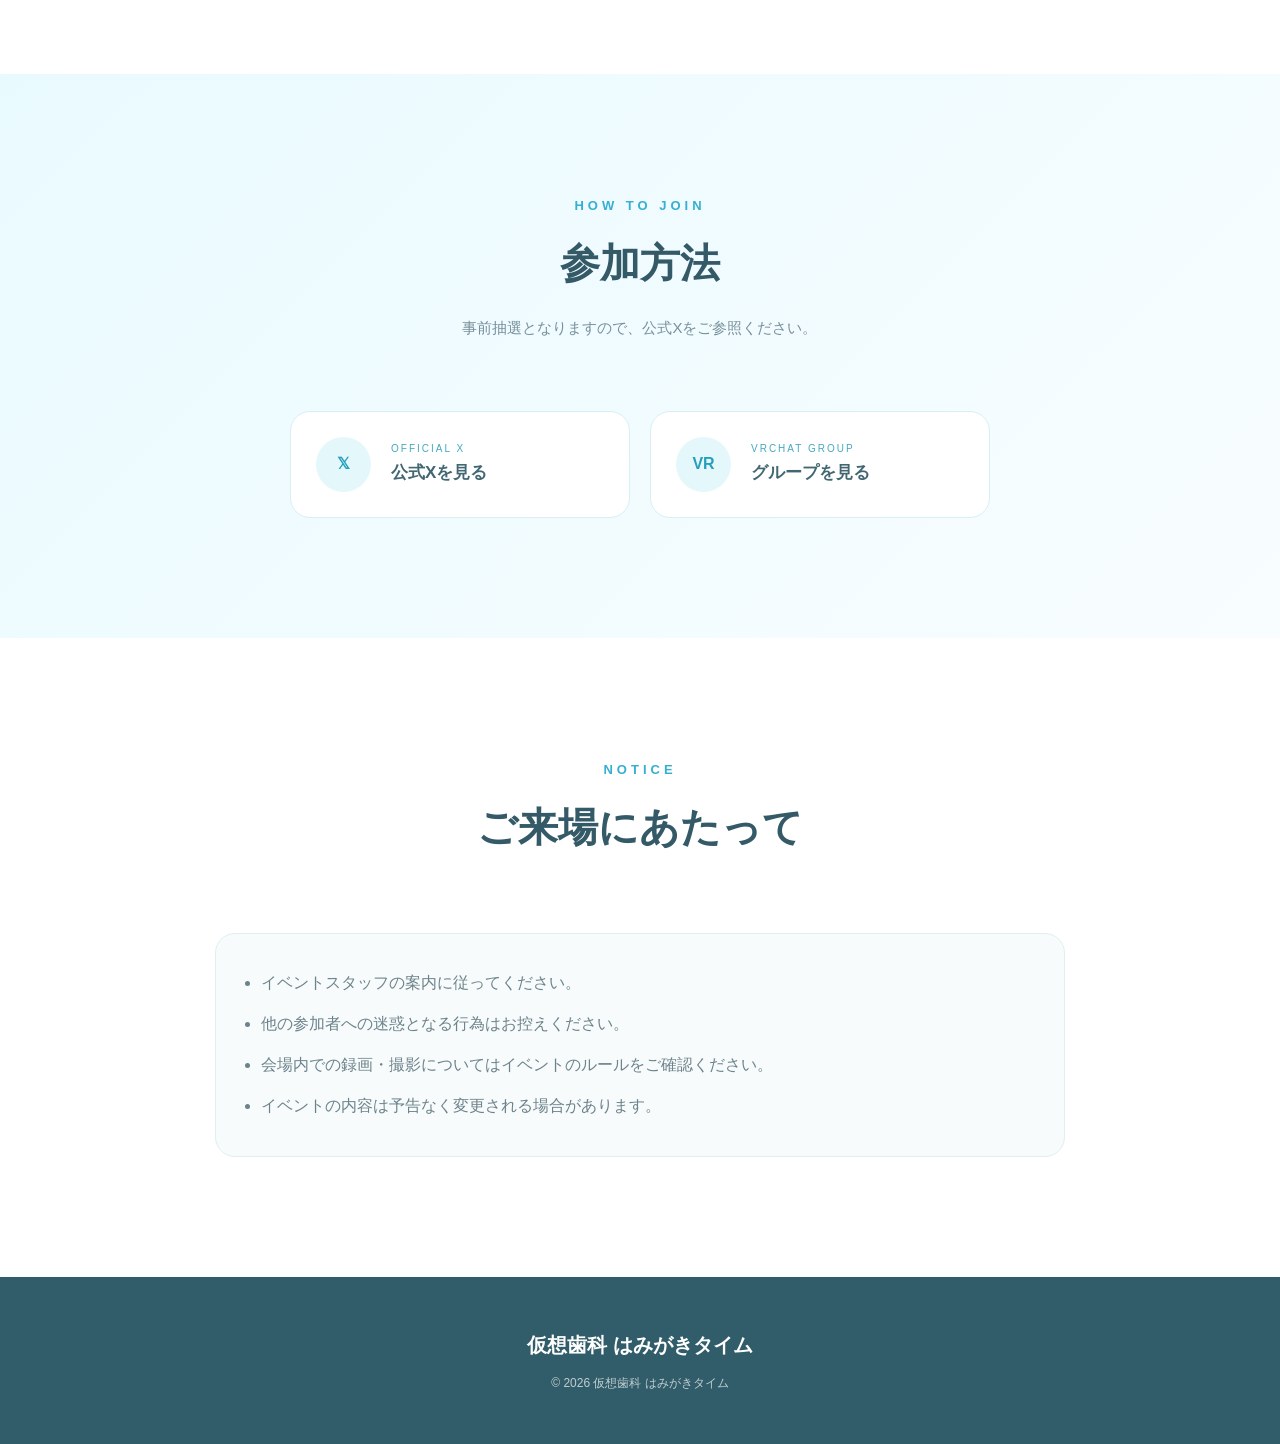
==== commit bbe6f6a0: "Add files via upload" ====
--- a/index.html
+++ b/index.html
@@ -1,4 +1,4 @@
-<!DOCTYPE html>
+SSs<!DOCTYPE html>
 <html lang="ja">
 <head>
     <meta charset="UTF-8">
@@ -90,7 +90,7 @@
 
                     <p>
                         「仮想歯科 はみがきタイム」は、
-                        VRChat上で開催される歯科モチーフの癒し系イベントです。
+                        VRChat上で開催される歯科モチーフのイベントです。
                     </p>
 
                     <p>
@@ -162,7 +162,7 @@
         <!-- キャスト一覧 -->
         <div class="cast-grid">
 
-            <div class="cast-card">
+            <div class="cast-card" onclick="location.href='cast.html?id=1'">
                 <div class="cast-image">
                     <span>CAST 01</span>
                 </div>
@@ -170,7 +170,7 @@
                 <p>ひとこと紹介</p>
             </div>
 
-            <div class="cast-card">
+            <div class="cast-card" onclick="location.href='cast.html?id=2'">
                 <div class="cast-image">
                     <span>CAST 02</span>
                 </div>
@@ -178,7 +178,7 @@
                 <p>ひとこと紹介</p>
             </div>
 
-            <div class="cast-card">
+            <div class="cast-card" onclick="location.href='cast.html?id=3'">
                 <div class="cast-image">
                     <span>CAST 03</span>
                 </div>
@@ -186,7 +186,7 @@
                 <p>ひとこと紹介</p>
             </div>
 
-            <div class="cast-card">
+            <div class="cast-card" onclick="location.href='cast.html?id=4'">
                 <div class="cast-image">
                     <span>CAST 04</span>
                 </div>
@@ -194,7 +194,7 @@
                 <p>ひとこと紹介</p>
             </div>
 
-            <div class="cast-card">
+            <div class="cast-card" onclick="location.href='cast.html?id=5'">
                 <div class="cast-image">
                     <span>CAST 05</span>
                 </div>
@@ -202,7 +202,7 @@
                 <p>ひとこと紹介</p>
             </div>
 
-            <div class="cast-card">
+            <div class="cast-card" onclick="location.href='cast.html?id=6'">
                 <div class="cast-image">
                     <span>CAST 06</span>
                 </div>
@@ -210,7 +210,7 @@
                 <p>ひとこと紹介</p>
             </div>
 
-            <div class="cast-card">
+            <div class="cast-card" onclick="location.href='cast.html?id=7'">
                 <div class="cast-image">
                     <span>CAST 07</span>
                 </div>
@@ -218,7 +218,7 @@
                 <p>ひとこと紹介</p>
             </div>
 
-            <div class="cast-card">
+            <div class="cast-card" onclick="location.href='cast.html?id=8'">
                 <div class="cast-image">
                     <span>CAST 08</span>
                 </div>
@@ -226,7 +226,7 @@
                 <p>ひとこと紹介</p>
             </div>
 
-            <div class="cast-card">
+            <div class="cast-card" onclick="location.href='cast.html?id=9'">
                 <div class="cast-image">
                     <span>CAST 09</span>
                 </div>
@@ -234,7 +234,7 @@
                 <p>ひとこと紹介</p>
             </div>
 
-            <div class="cast-card">
+            <div class="cast-card" onclick="location.href='cast.html?id=10'">
                 <div class="cast-image">
                     <span>CAST 10</span>
                 </div>
@@ -242,7 +242,7 @@
                 <p>ひとこと紹介</p>
             </div>
 
-            <div class="cast-card">
+            <div class="cast-card" onclick="location.href='cast.html?id=11'">
                 <div class="cast-image">
                     <span>CAST 11</span>
                 </div>
@@ -250,7 +250,7 @@
                 <p>ひとこと紹介</p>
             </div>
 
-<div class="cast-card">
+<div class="cast-card" onclick="location.href='cast.html?id=12'">
                 <div class="cast-image">
                     <span>CAST 12</span>
                 </div>
--- a/style.css
+++ b/style.css
@@ -1104,4 +1104,387 @@
         width: 150px;
     }
 
+}
+
+/* =================================
+   CAST 詳細ページ
+================================= */
+
+.cast-detail {
+    min-height: 100vh;
+    padding: 120px 6% 80px;
+    background: linear-gradient(
+        135deg,
+        #f7fdff 0%,
+        #eaf8fc 50%,
+        #ffffff 100%
+    );
+}
+
+.cast-detail-inner {
+    max-width: 1200px;
+    margin: 0 auto;
+}
+
+/* 上部タイトル */
+
+.cast-detail-header {
+    display: flex;
+    justify-content: space-between;
+    align-items: center;
+
+    margin-bottom: 50px;
+
+    color: #54b8d3;
+    font-size: 12px;
+    font-weight: 700;
+    letter-spacing: 0.25em;
+}
+
+
+/* キャスト名・左右矢印 */
+
+.cast-detail-nav {
+    display: grid;
+    grid-template-columns: 80px 1fr 80px;
+
+    align-items: center;
+
+    margin-bottom: 50px;
+}
+
+.detail-cast-name {
+    text-align: center;
+}
+
+.detail-cast-name span {
+    display: block;
+
+    margin-bottom: 8px;
+
+    color: #62bdd7;
+
+    font-size: 13px;
+    font-weight: 700;
+
+    letter-spacing: 0.2em;
+}
+
+.detail-cast-name h1 {
+    margin: 0;
+
+    color: #285a70;
+
+    font-size: clamp(32px, 5vw, 52px);
+}
+
+
+/* 左右矢印 */
+
+.detail-arrow {
+    width: 60px;
+    height: 60px;
+
+    border: 1px solid #bfe6f0;
+    border-radius: 50%;
+
+    background: rgba(255, 255, 255, 0.9);
+
+    color: #4db4d1;
+
+    font-size: 24px;
+
+    cursor: pointer;
+
+    transition: 0.3s;
+}
+
+.detail-arrow:hover {
+    transform: scale(1.1);
+
+    background: #ffffff;
+}
+
+
+/* メイン部分 */
+
+.cast-detail-content {
+    display: grid;
+
+    grid-template-columns: 0.9fr 1.1fr;
+
+    gap: 70px;
+
+    align-items: center;
+}
+
+
+/* 立ち絵 */
+
+.detail-character {
+    display: flex;
+
+    justify-content: center;
+    align-items: center;
+}
+
+.character-placeholder {
+    width: min(100%, 380px);
+    height: 560px;
+
+    display: flex;
+
+    justify-content: center;
+    align-items: center;
+
+    border: 1px solid #c7e9f2;
+    border-radius: 25px;
+
+    background: linear-gradient(
+        180deg,
+        #dff6fb,
+        #f8fdff
+    );
+
+    box-shadow:
+        0 20px 50px rgba(50, 160, 190, 0.12);
+
+    color: #66bdd5;
+
+    font-size: 20px;
+    font-weight: 700;
+
+    letter-spacing: 0.15em;
+}
+
+
+/* プロフィール */
+
+.detail-profile {
+    padding: 45px;
+
+    border: 1px solid #d0ebf2;
+    border-radius: 25px;
+
+    background: rgba(255, 255, 255, 0.85);
+
+    box-shadow:
+        0 20px 50px rgba(50, 160, 190, 0.08);
+}
+
+.profile-label {
+    display: inline-block;
+
+    margin-bottom: 20px;
+
+    color: #55b7d3;
+
+    font-size: 12px;
+    font-weight: 700;
+
+    letter-spacing: 0.2em;
+}
+
+.detail-profile h2 {
+    margin: 0 0 25px;
+
+    color: #285a70;
+
+    font-size: 32px;
+}
+
+.detail-profile p {
+    margin-bottom: 40px;
+
+    color: #628493;
+
+    font-size: 16px;
+    line-height: 2;
+}
+
+
+/* プロフィール情報 */
+
+.profile-info {
+    display: flex;
+
+    flex-direction: column;
+
+    gap: 18px;
+}
+
+.profile-info div {
+    padding: 18px 20px;
+
+    border-radius: 12px;
+
+    background: #f3fbfd;
+}
+
+.profile-info span {
+    display: block;
+
+    margin-bottom: 5px;
+
+    color: #69bdd4;
+
+    font-size: 11px;
+
+    letter-spacing: 0.15em;
+}
+
+.profile-info strong {
+    color: #3d6878;
+
+    font-size: 15px;
+}
+
+
+/* CAST一覧へ戻る */
+
+.detail-back {
+    display: block;
+
+    width: fit-content;
+
+    margin: 60px auto 0;
+
+    padding: 14px 28px;
+
+    border: 1px solid #bde3ed;
+    border-radius: 30px;
+
+    background: #ffffff;
+
+    color: #4baecb;
+
+    font-size: 14px;
+    font-weight: 700;
+
+    text-decoration: none;
+
+    cursor: pointer;
+
+    transition: 0.3s;
+}
+
+.detail-back:hover {
+    background: #eefaff;
+
+    transform: translateY(-3px);
+}
+
+
+/* =================================
+   スマホ
+================================= */
+
+@media (max-width: 700px) {
+
+    .cast-detail {
+        padding: 110px 20px 60px;
+    }
+
+    .cast-detail-header {
+        margin-bottom: 35px;
+    }
+
+    .cast-detail-nav {
+        grid-template-columns: 50px 1fr 50px;
+
+        margin-bottom: 35px;
+    }
+
+    .detail-arrow {
+        width: 45px;
+        height: 45px;
+
+        font-size: 18px;
+    }
+
+    .cast-detail-content {
+        grid-template-columns: 1fr;
+
+        gap: 30px;
+    }
+
+    .character-placeholder {
+        width: 260px;
+        height: 380px;
+    }
+
+    .detail-profile {
+        padding: 30px 25px;
+    }
+
+    .detail-profile h2 {
+        font-size: 26px;
+    }
+
+    .detail-profile p {
+        font-size: 14px;
+    }
+}
+
+/* =================================
+   PROFILE 項目の文字を統一
+================================= */
+
+.profile-section-title {
+    display: block;
+    margin-bottom: 10px;
+
+    color: #54b8d3;
+    font-size: 12px;
+    font-weight: 700;
+    letter-spacing: 0.18em;
+}
+
+/* 紹介文・誕生日・コメント */
+.profile-section p {
+    margin: 0;
+
+    color: #4e7180;
+    font-size: 15px;
+    font-weight: 400;
+    line-height: 1.9;
+}
+
+/* 所属イベント */
+.event-list {
+    margin: 0;
+    padding: 0;
+
+    list-style: none;
+}
+
+.event-list li {
+    position: relative;
+
+    margin-bottom: 8px;
+    padding-left: 18px;
+
+    color: #4e7180;
+    font-size: 15px;
+    font-weight: 400;
+    line-height: 1.8;
+}
+
+.event-list li::before {
+    content: "•";
+
+    position: absolute;
+    left: 0;
+
+    color: #54b8d3;
+    font-weight: 700;
+}
+
+/* 各項目の間隔 */
+.profile-section {
+    padding: 18px 0;
+}
+
+.profile-section:first-of-type {
+    padding-top: 5px;
 }
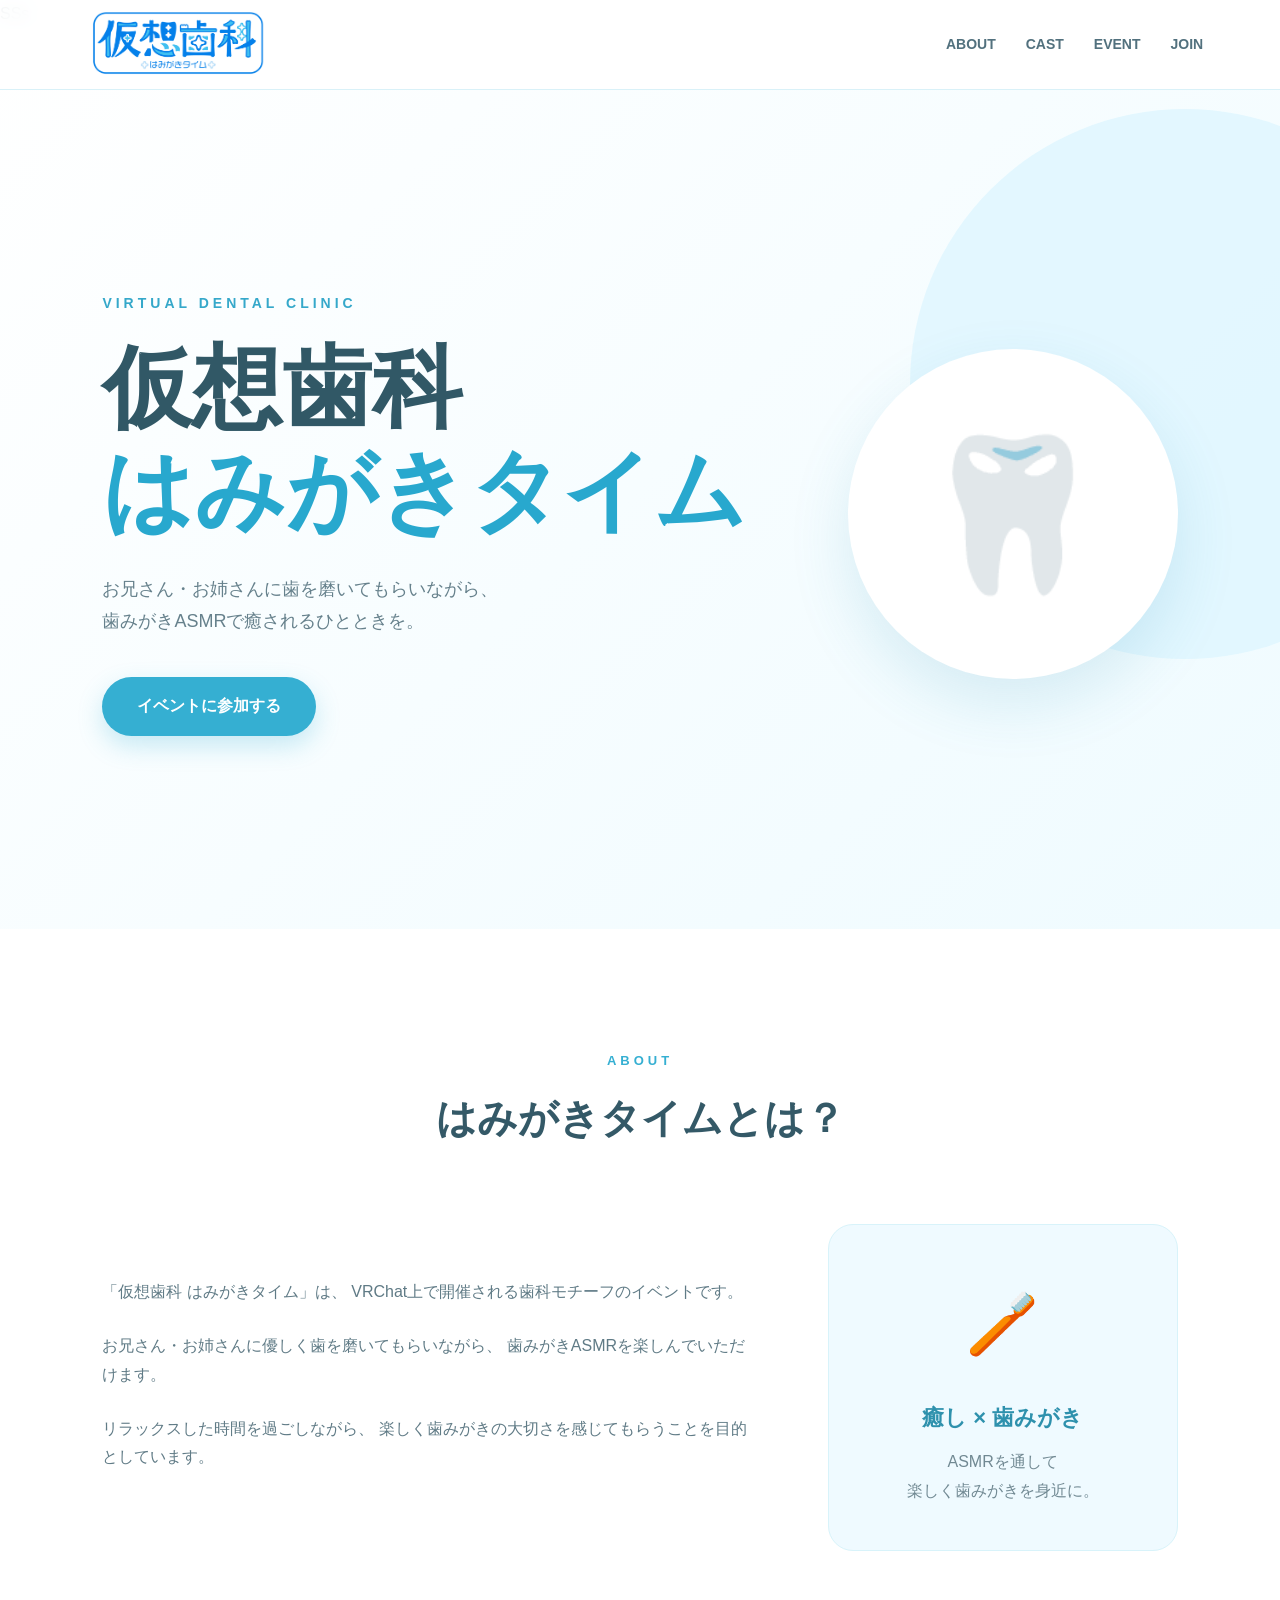
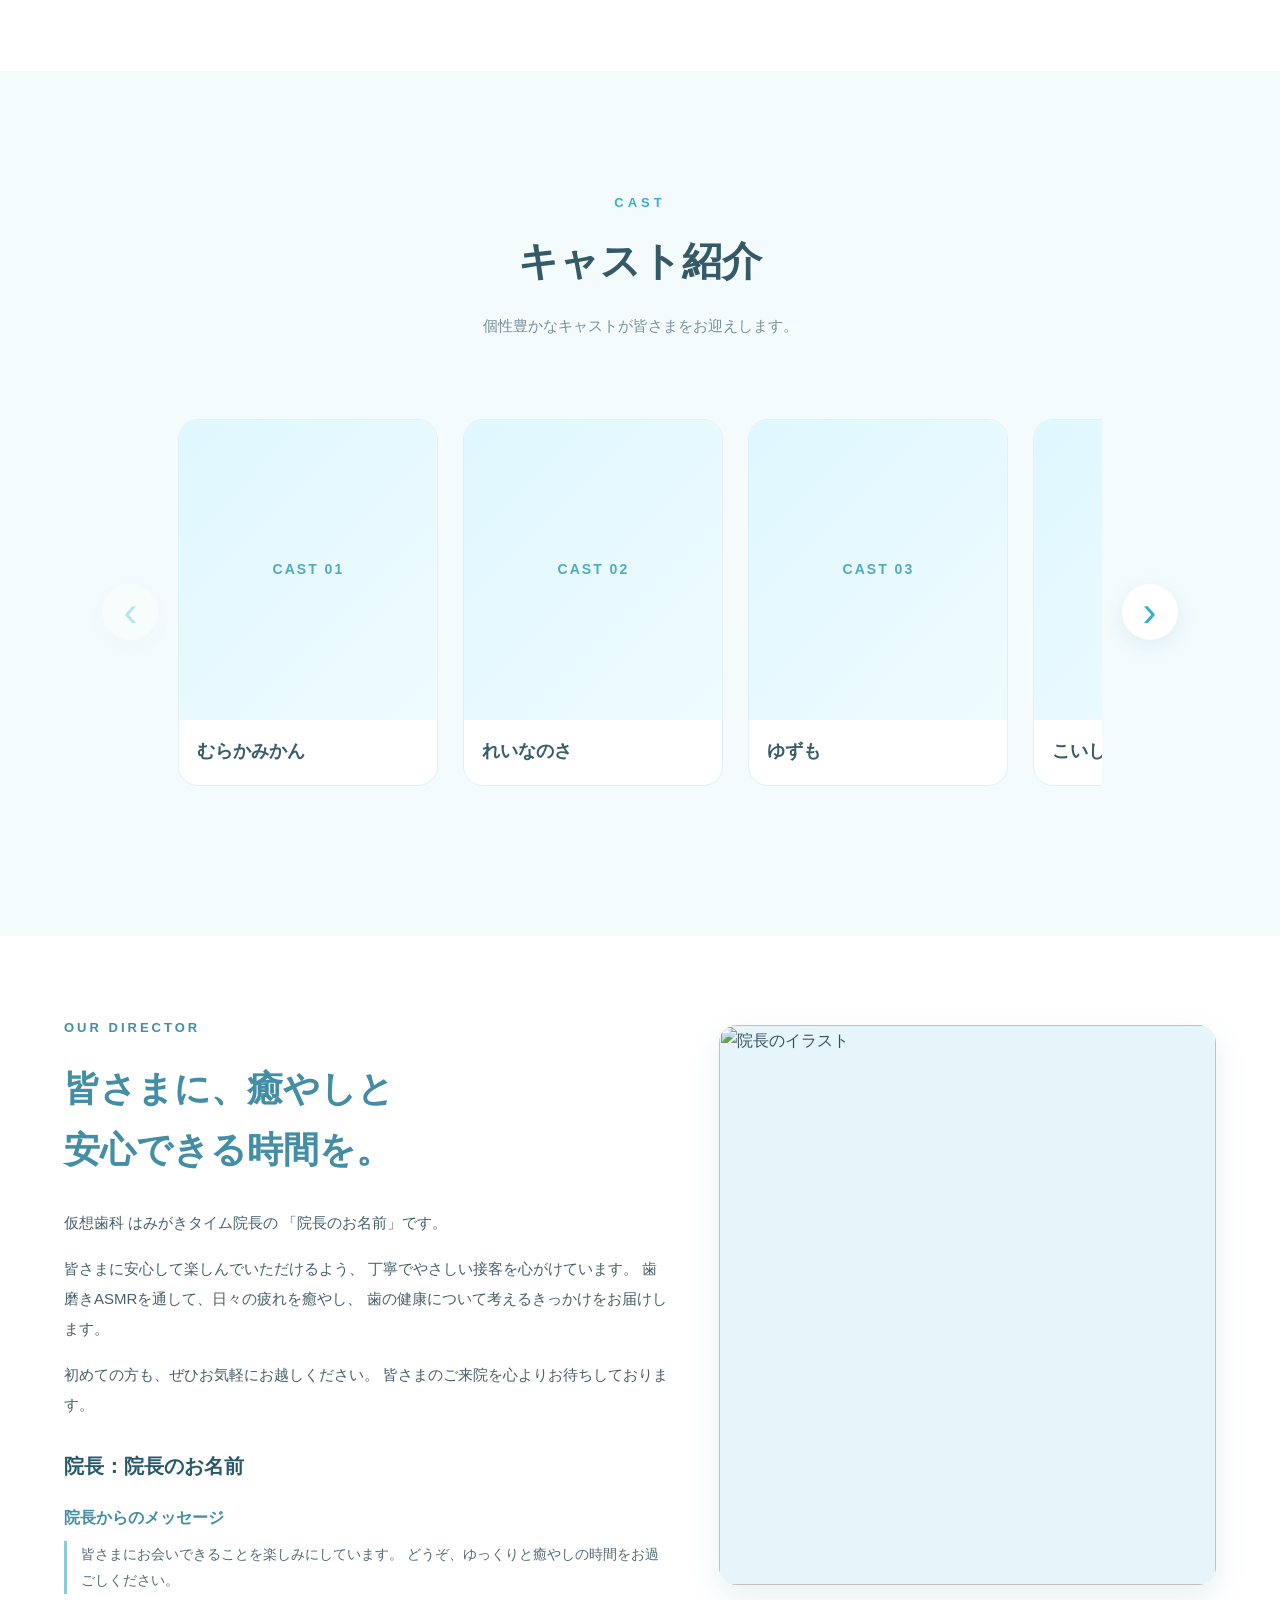
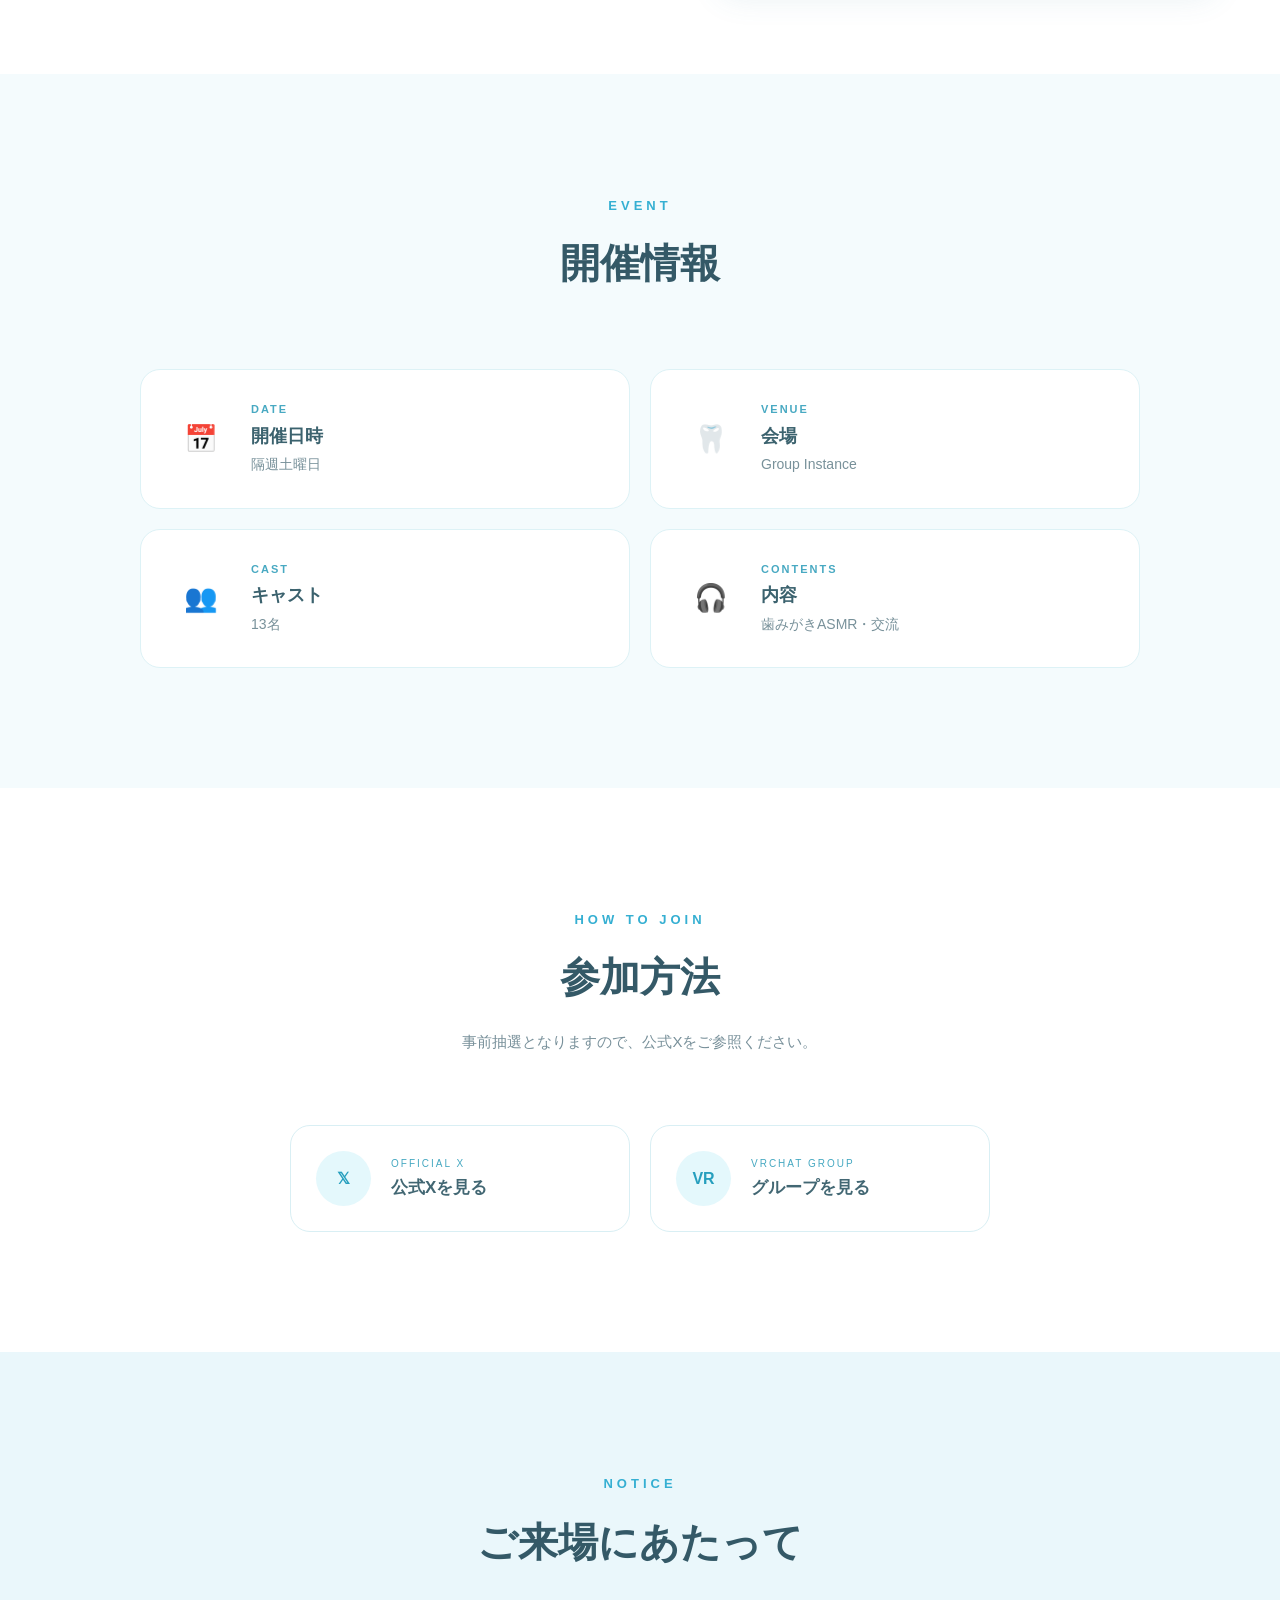
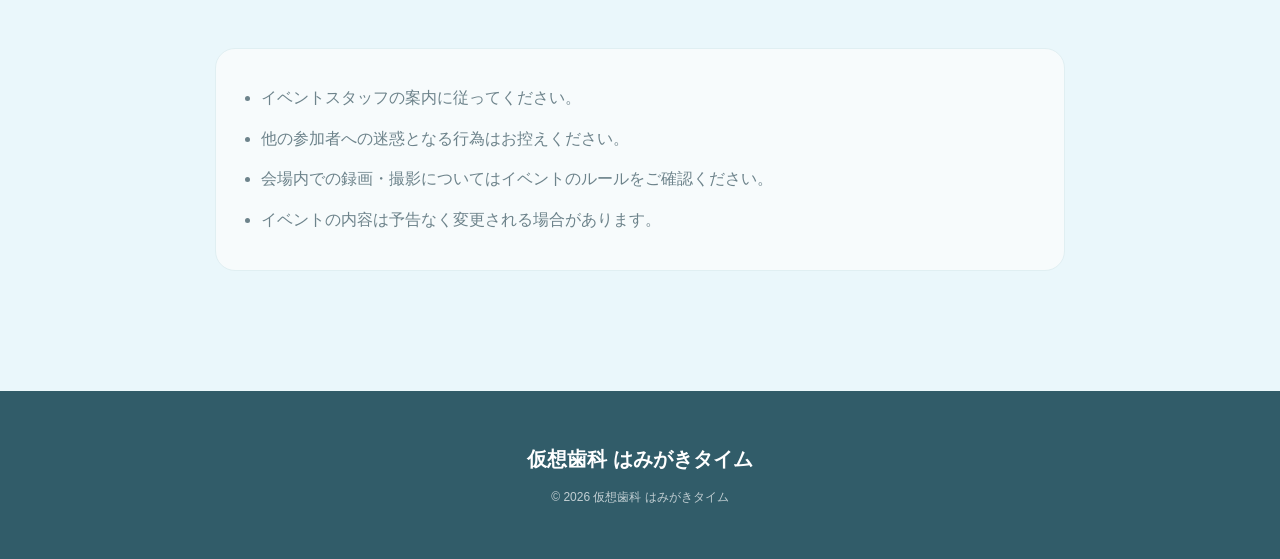
==== commit a158ea6e: "Add files via upload" ====
--- a/index.html
+++ b/index.html
@@ -167,7 +167,7 @@
                     <span>CAST 01</span>
                 </div>
                 <h3>むらかみかん</h3>
-                <p>ひとこと紹介</p>
+                <p></p>
             </div>
 
             <div class="cast-card" onclick="location.href='cast.html?id=2'">
@@ -175,7 +175,7 @@
                     <span>CAST 02</span>
                 </div>
                 <h3>れいなのさ</h3>
-                <p>ひとこと紹介</p>
+                
             </div>
 
             <div class="cast-card" onclick="location.href='cast.html?id=3'">
@@ -183,7 +183,7 @@
                     <span>CAST 03</span>
                 </div>
                 <h3>ゆずも</h3>
-                <p>ひとこと紹介</p>
+              
             </div>
 
             <div class="cast-card" onclick="location.href='cast.html?id=4'">
@@ -191,7 +191,7 @@
                     <span>CAST 04</span>
                 </div>
                 <h3>こいしいろは</h3>
-                <p>ひとこと紹介</p>
+                
             </div>
 
             <div class="cast-card" onclick="location.href='cast.html?id=5'">
@@ -199,7 +199,7 @@
                     <span>CAST 05</span>
                 </div>
                 <h3>やしろのあ</h3>
-                <p>ひとこと紹介</p>
+                
             </div>
 
             <div class="cast-card" onclick="location.href='cast.html?id=6'">
@@ -207,7 +207,7 @@
                     <span>CAST 06</span>
                 </div>
                 <h3>ちふゆ</h3>
-                <p>ひとこと紹介</p>
+                
             </div>
 
             <div class="cast-card" onclick="location.href='cast.html?id=7'">
@@ -215,7 +215,7 @@
                     <span>CAST 07</span>
                 </div>
                 <h3>ひーくん</h3>
-                <p>ひとこと紹介</p>
+                
             </div>
 
             <div class="cast-card" onclick="location.href='cast.html?id=8'">
@@ -223,7 +223,7 @@
                     <span>CAST 08</span>
                 </div>
                 <h3>レイブン</h3>
-                <p>ひとこと紹介</p>
+                
             </div>
 
             <div class="cast-card" onclick="location.href='cast.html?id=9'">
@@ -231,7 +231,7 @@
                     <span>CAST 09</span>
                 </div>
                 <h3>くろな</h3>
-                <p>ひとこと紹介</p>
+                
             </div>
 
             <div class="cast-card" onclick="location.href='cast.html?id=10'">
@@ -239,7 +239,7 @@
                     <span>CAST 10</span>
                 </div>
                 <h3>ちせ</h3>
-                <p>ひとこと紹介</p>
+                
             </div>
 
             <div class="cast-card" onclick="location.href='cast.html?id=11'">
@@ -247,7 +247,7 @@
                     <span>CAST 11</span>
                 </div>
                 <h3>ゆみもきゅ</h3>
-                <p>ひとこと紹介</p>
+                
             </div>
 
 <div class="cast-card" onclick="location.href='cast.html?id=12'">
@@ -255,7 +255,7 @@
                     <span>CAST 12</span>
                 </div>
                 <h3>うしお</h3>
-                <p>ひとこと紹介</p>
+                
             </div>
 
         </div>
@@ -275,6 +275,50 @@
 </section>
 
 
+<!-- 院長紹介 -->
+<section id="director" class="section director-section">
+  <div class="director-inner">
+
+    <div class="director-text">
+      <p class="director-label">OUR DIRECTOR</p>
+      <h2 class="director-heading">
+        皆さまに、癒やしと<br>
+        安心できる時間を。
+      </h2>
+
+      <div class="director-description">
+        <p>
+          仮想歯科 はみがきタイム院長の
+          「院長のお名前」です。
+        </p>
+        <p>
+          皆さまに安心して楽しんでいただけるよう、
+          丁寧でやさしい接客を心がけています。
+          歯磨きASMRを通して、日々の疲れを癒やし、
+          歯の健康について考えるきっかけをお届けします。
+        </p>
+        <p>
+          初めての方も、ぜひお気軽にお越しください。
+          皆さまのご来院を心よりお待ちしております。
+        </p>
+      </div>
+
+      <p class="director-name">院長：院長のお名前</p>
+
+      <h3 class="director-message-title">院長からのメッセージ</h3>
+      <p class="director-message">
+        皆さまにお会いできることを楽しみにしています。
+        どうぞ、ゆっくりと癒やしの時間をお過ごしください。
+      </p>
+    </div>
+
+    <div class="director-image">
+      <img src="director.png" alt="院長のイラスト">
+    </div>
+
+  </div>
+</section>
+
         <!-- =========================
              EVENT
         ========================== -->
--- a/style.css
+++ b/style.css
@@ -503,7 +503,7 @@
 /* ---------- EVENT ---------- */
 
 .event {
-    background: white;
+    background: #f4fbfd;
 }
 
 
@@ -532,7 +532,7 @@
 
     border-radius: 20px;
 
-    background: #f4fbfd;
+    background: #ffffff;
 
     border: 1px solid #ddf2f6;
 
@@ -591,13 +591,7 @@
 /* ---------- JOIN ---------- */
 
 .join {
-    background:
-        linear-gradient(
-            135deg,
-            #e9faff,
-            #f8fdff
-        );
-
+    background: #ffffff;
     text-align: center;
 }
 
@@ -687,7 +681,7 @@
 /* ---------- NOTICE ---------- */
 
 .notice {
-    background: white;
+    background: #eaf7fb;
 }
 
 
@@ -1487,4 +1481,150 @@
 
 .profile-section:first-of-type {
     padding-top: 5px;
-}+}
+
+/* 立ち絵とプロフィールの高さを揃える */
+.cast-detail-content {
+    display: grid;
+    grid-template-columns: 0.9fr 1.1fr;
+    gap: 70px;
+    align-items: stretch;
+}
+
+.detail-character,
+.detail-profile {
+    height: 560px;
+    box-sizing: border-box;
+}
+
+.detail-character {
+    display: flex;
+    justify-content: center;
+    align-items: center;
+}
+
+.detail-profile {
+    overflow-y: auto;
+}
+
+/* スマホ表示 */
+@media (max-width: 700px) {
+    .cast-detail-content {
+        grid-template-columns: 1fr;
+        gap: 30px;
+    }
+
+    .detail-character,
+    .detail-profile {
+        height: auto;
+        min-height: 380px;
+    }
+}
+
+/* ===== 院長紹介 ===== */
+.director-section {
+  padding: 80px 5%;
+  background: #ffffff;
+  overflow: hidden;
+}
+
+.director-inner {
+  display: grid;
+  grid-template-columns: 1.1fr 0.9fr;
+  align-items: center;
+  gap: 48px;
+  max-width: 1200px;
+  margin: 0 auto;
+}
+
+.director-text {
+  min-width: 0;
+}
+
+.director-label {
+  margin: 0 0 18px;
+  color: #438da5;
+  font-size: 13px;
+  font-weight: bold;
+  letter-spacing: 3px;
+}
+
+.director-heading {
+  margin: 0 0 28px;
+  color: #438da5;
+  font-size: clamp(25px, 3vw, 36px);
+  line-height: 1.7;
+}
+
+.director-description {
+  color: #465f68;
+  font-size: 15px;
+  line-height: 2;
+}
+
+.director-description p {
+  margin: 0 0 16px;
+}
+
+.director-name {
+  margin: 28px 0 20px;
+  color: #28596a;
+  font-size: 20px;
+  font-weight: bold;
+}
+
+.director-message-title {
+  margin: 0 0 8px;
+  color: #438da5;
+  font-size: 16px;
+}
+
+.director-message {
+  margin: 0;
+  padding-left: 14px;
+  border-left: 3px solid #8ccbdc;
+  color: #526b74;
+  font-size: 14px;
+  line-height: 1.9;
+}
+
+.director-image {
+  width: 100%;
+  min-width: 0;
+}
+
+.director-image img {
+  display: block;
+  width: 100%;
+  height: 560px;
+  object-fit: cover;
+  object-position: center;
+  border-radius: 18px;
+  background: #e5f5f9;
+  box-shadow: 0 12px 32px rgba(63, 133, 153, 0.12);
+}
+
+@media (max-width: 700px) {
+  .director-section {
+    padding: 52px 6%;
+  }
+
+  .director-inner {
+    grid-template-columns: 1fr;
+    gap: 28px;
+  }
+
+  .director-heading {
+    font-size: 27px;
+  }
+
+  .director-description {
+    font-size: 14px;
+  }
+
+  .director-image img {
+    height: auto;
+    max-height: 480px;
+    aspect-ratio: 4 / 3;
+  }
+}
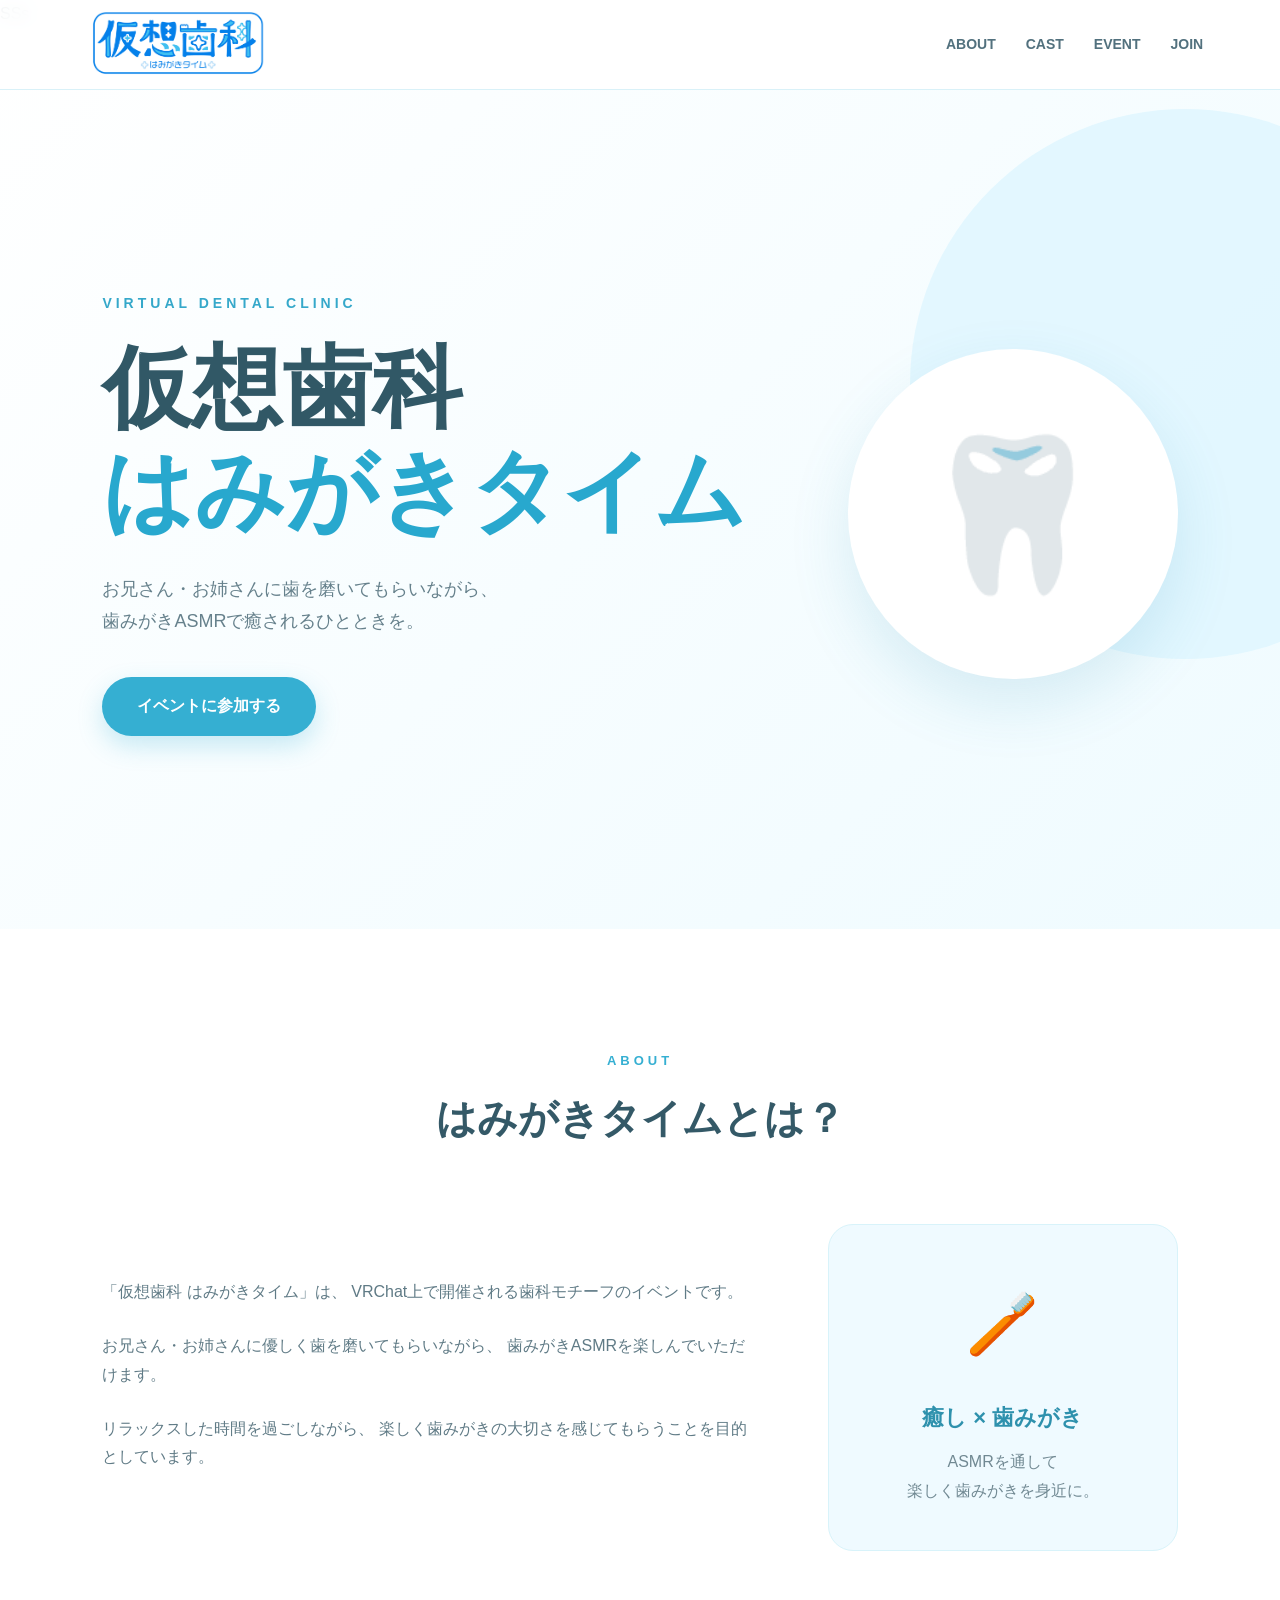
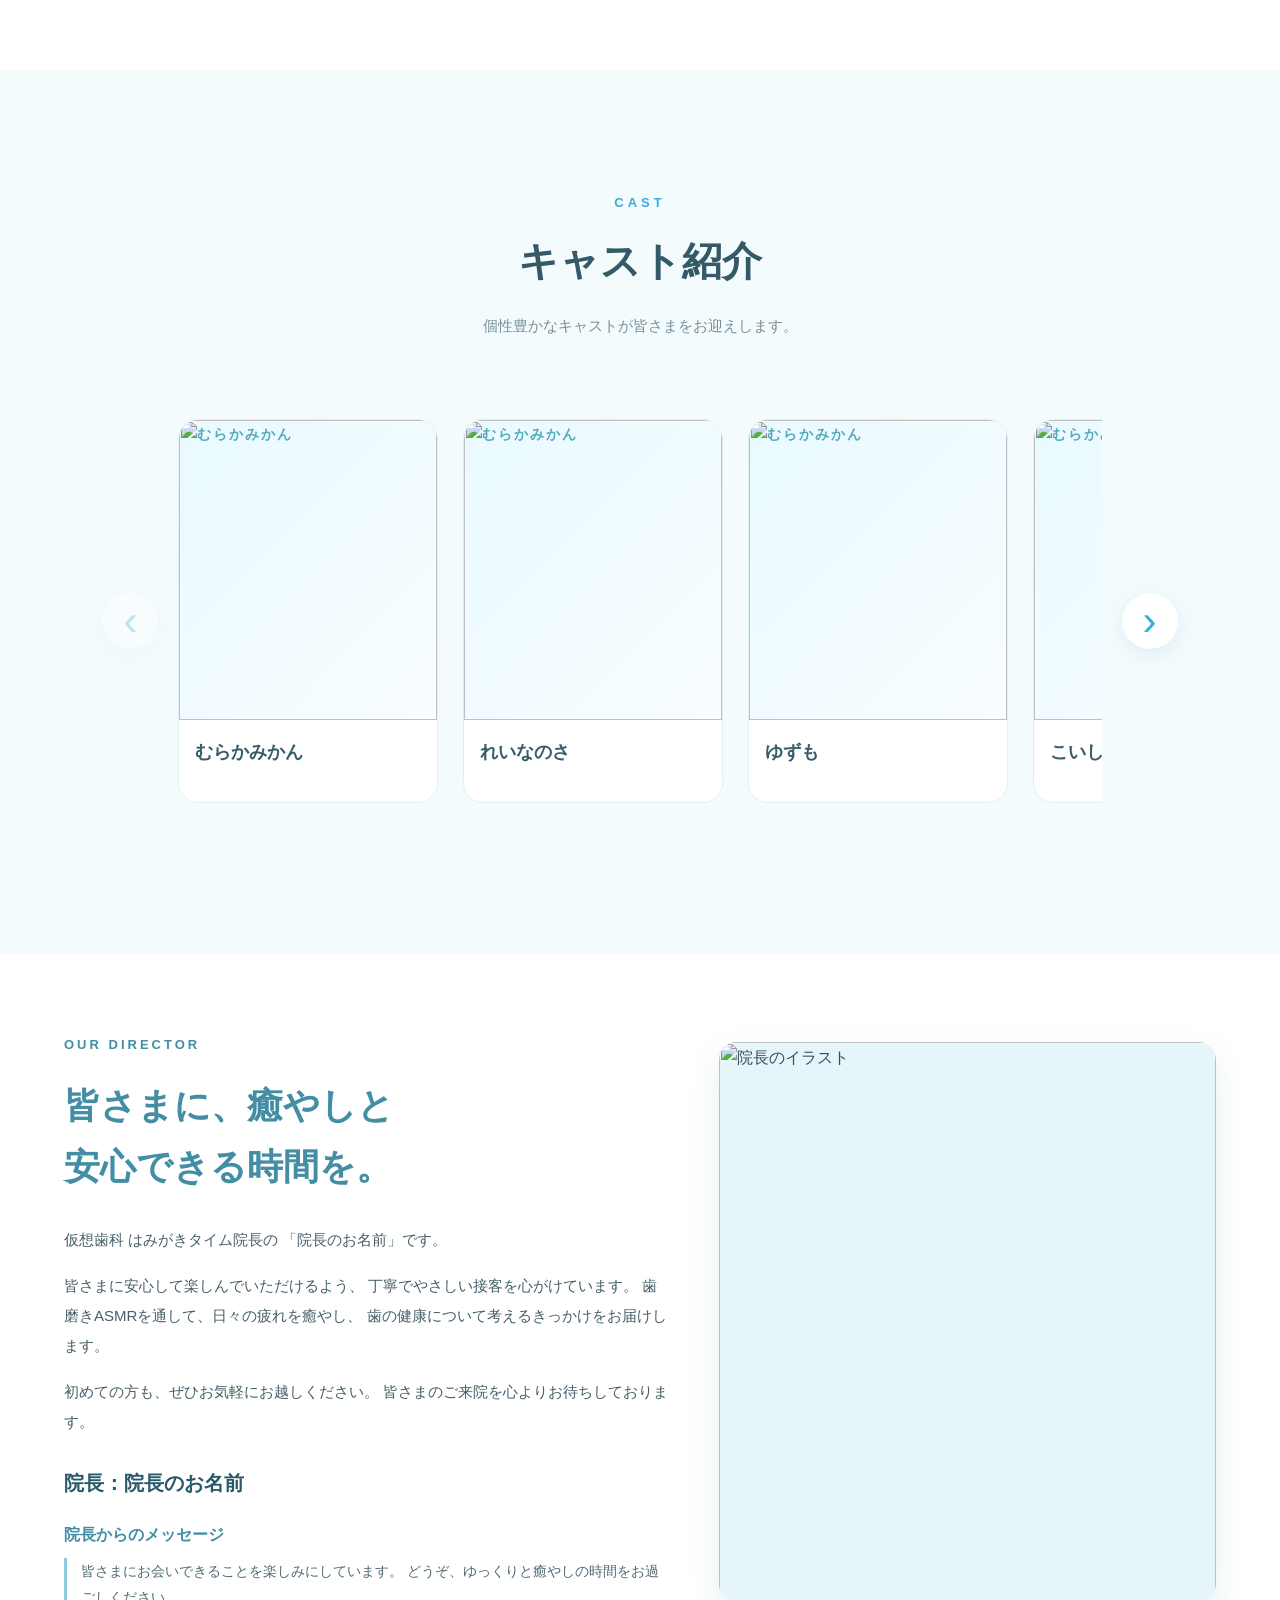
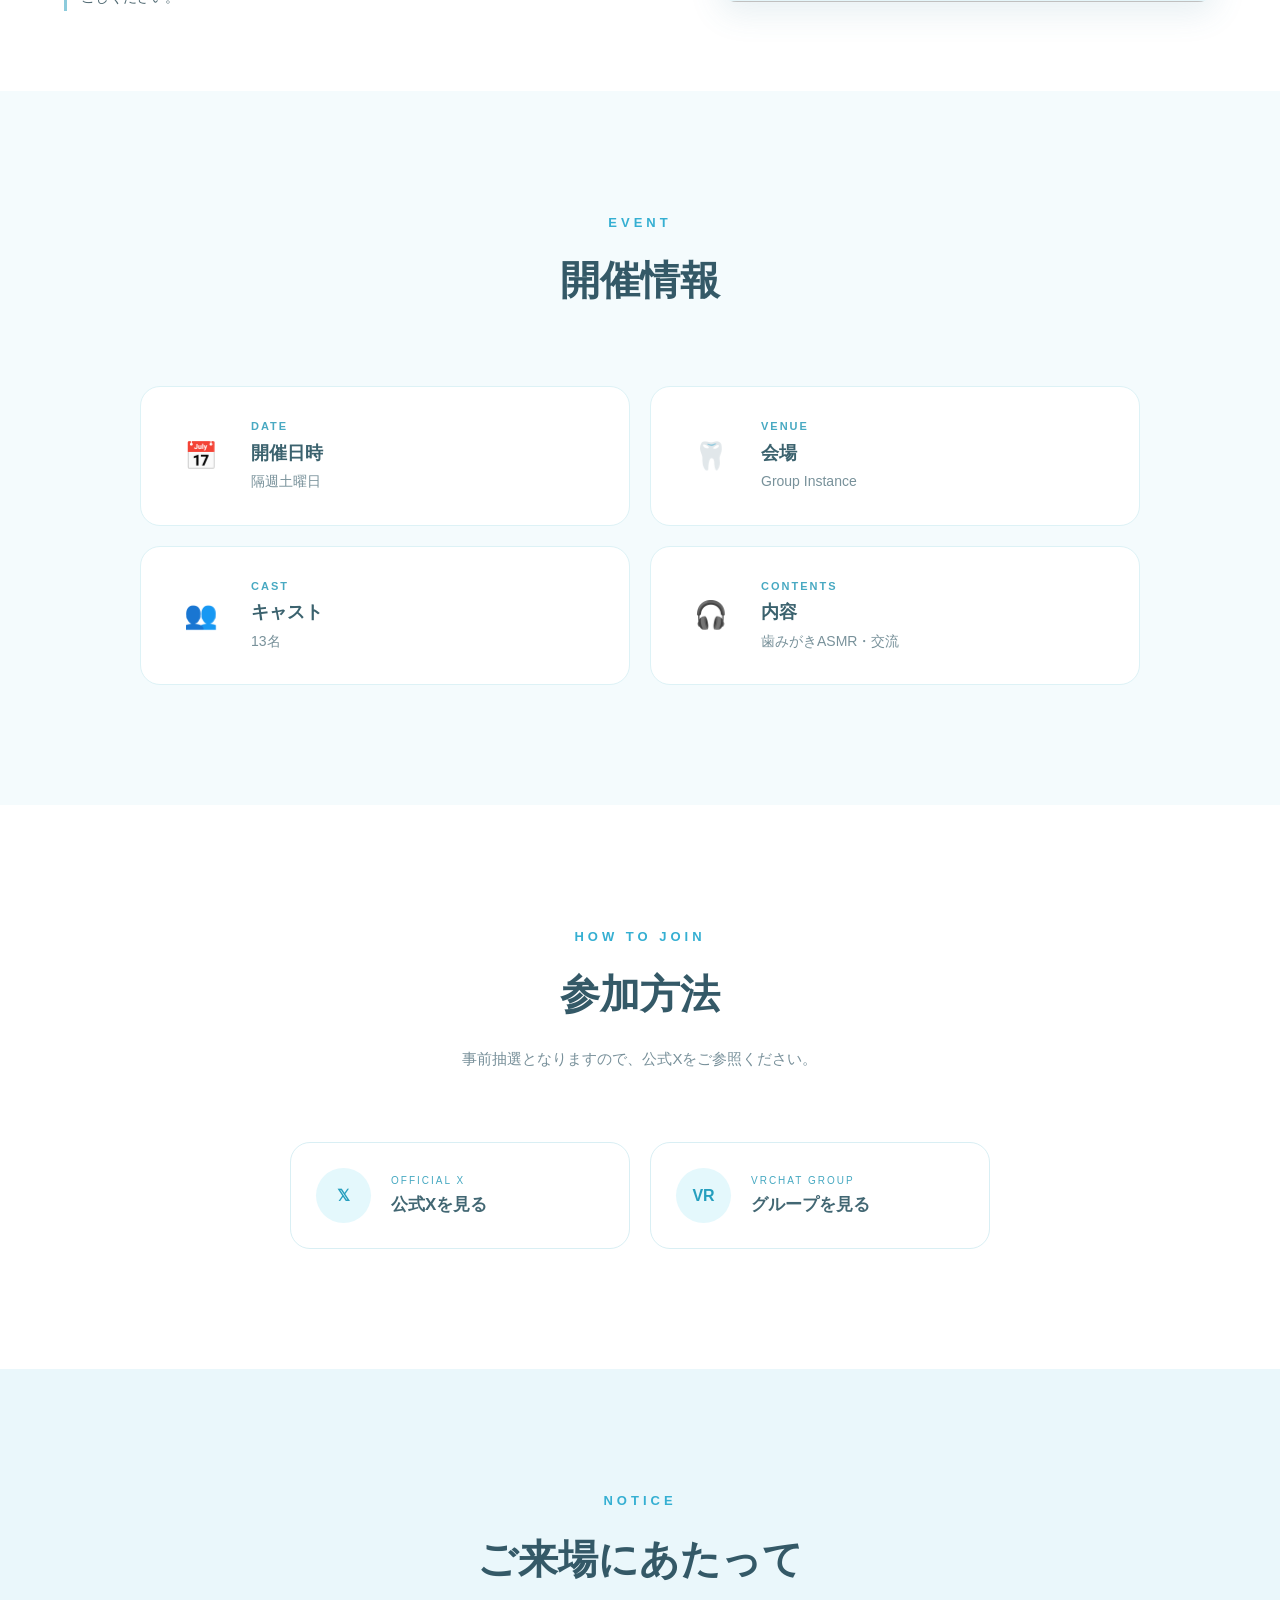
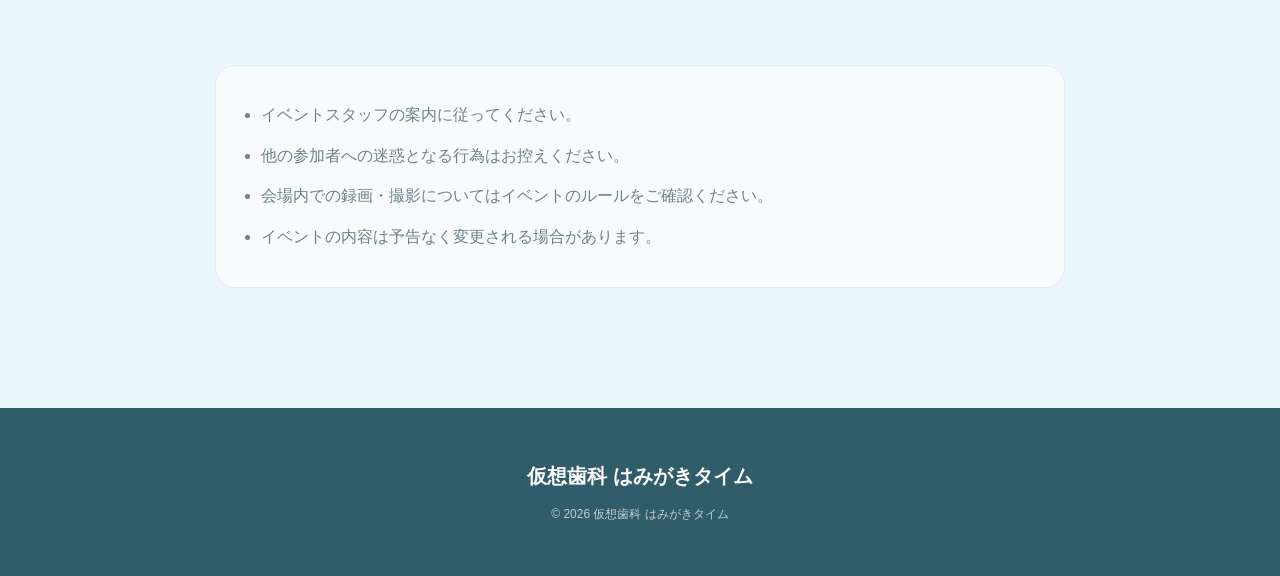
==== commit c411f0c4: "Add files via upload" ====
--- a/index.html
+++ b/index.html
@@ -163,8 +163,8 @@
         <div class="cast-grid">
 
             <div class="cast-card" onclick="location.href='cast.html?id=1'">
-                <div class="cast-image">
-                    <span>CAST 01</span>
+               <div class="cast-image">
+                    <img src="images/cast.1.png" alt="むらかみかん">
                 </div>
                 <h3>むらかみかん</h3>
                 <p></p>
@@ -172,7 +172,7 @@
 
             <div class="cast-card" onclick="location.href='cast.html?id=2'">
                 <div class="cast-image">
-                    <span>CAST 02</span>
+                    <img src="images/cast.21.png" alt="むらかみかん">
                 </div>
                 <h3>れいなのさ</h3>
                 
@@ -180,7 +180,7 @@
 
             <div class="cast-card" onclick="location.href='cast.html?id=3'">
                 <div class="cast-image">
-                    <span>CAST 03</span>
+                    <img src="images/cast.3.png" alt="むらかみかん">
                 </div>
                 <h3>ゆずも</h3>
               
@@ -188,7 +188,7 @@
 
             <div class="cast-card" onclick="location.href='cast.html?id=4'">
                 <div class="cast-image">
-                    <span>CAST 04</span>
+                    <img src="images/cast.4.png" alt="むらかみかん">
                 </div>
                 <h3>こいしいろは</h3>
                 
@@ -196,7 +196,7 @@
 
             <div class="cast-card" onclick="location.href='cast.html?id=5'">
                 <div class="cast-image">
-                    <span>CAST 05</span>
+                    <img src="images/cast.5.png" alt="むらかみかん">
                 </div>
                 <h3>やしろのあ</h3>
                 
@@ -204,7 +204,7 @@
 
             <div class="cast-card" onclick="location.href='cast.html?id=6'">
                 <div class="cast-image">
-                    <span>CAST 06</span>
+                    <img src="images/cast.6.png" alt="むらかみかん">
                 </div>
                 <h3>ちふゆ</h3>
                 
@@ -212,7 +212,7 @@
 
             <div class="cast-card" onclick="location.href='cast.html?id=7'">
                 <div class="cast-image">
-                    <span>CAST 07</span>
+                    <img src="images/cast.7.png" alt="むらかみかん">
                 </div>
                 <h3>ひーくん</h3>
                 
@@ -220,7 +220,7 @@
 
             <div class="cast-card" onclick="location.href='cast.html?id=8'">
                 <div class="cast-image">
-                    <span>CAST 08</span>
+                    <img src="images/cast.8.png" alt="むらかみかん">
                 </div>
                 <h3>レイブン</h3>
                 
@@ -228,7 +228,7 @@
 
             <div class="cast-card" onclick="location.href='cast.html?id=9'">
                 <div class="cast-image">
-                    <span>CAST 09</span>
+                    <img src="images/cast.9.png" alt="むらかみかん">
                 </div>
                 <h3>くろな</h3>
                 
@@ -236,7 +236,7 @@
 
             <div class="cast-card" onclick="location.href='cast.html?id=10'">
                 <div class="cast-image">
-                    <span>CAST 10</span>
+                    <img src="images/cast.10.png" alt="むらかみかん">
                 </div>
                 <h3>ちせ</h3>
                 
@@ -244,7 +244,7 @@
 
             <div class="cast-card" onclick="location.href='cast.html?id=11'">
                 <div class="cast-image">
-                    <span>CAST 11</span>
+                    <img src="images/cast.11.png" alt="むらかみかん">
                 </div>
                 <h3>ゆみもきゅ</h3>
                 
@@ -252,7 +252,7 @@
 
 <div class="cast-card" onclick="location.href='cast.html?id=12'">
                 <div class="cast-image">
-                    <span>CAST 12</span>
+                    <img src="images/cast.12.png" alt="むらかみかん">
                 </div>
                 <h3>うしお</h3>
                 
--- a/style.css
+++ b/style.css
@@ -396,6 +396,7 @@
     gap: 25px;
 
     overflow-x: auto;
+    overflow-y: hidden;
 
     padding: 10px 10px 30px;
 
@@ -1628,3 +1629,45 @@
     aspect-ratio: 4 / 3;
   }
 }
+
+/* キャストカードの画像エリア */
+.cast-image {
+    height: 300px;
+    padding: 0;
+    overflow: hidden;
+    display: flex;
+    justify-content: center;
+    align-items: flex-end;
+    background: linear-gradient(135deg, #e9faff, #f8fdff);
+}
+
+/* キャラクター全体を表示 */
+.cast-image img {
+    display: block;
+    width: 100%;
+    height: 100%;
+    object-fit: contain;
+    object-position: center bottom;
+}
+
+/* キャスト名 */
+.cast-card h3 {
+    margin: 0;
+    padding: 16px;
+    background: #ffffff;
+}
+
+
+/* 詳細ページのキャスト画像 */
+#detail-character-image {
+    display: block;
+    width: 100%;
+    height: 100%;
+    object-fit: contain;
+    object-position: center bottom;
+}
+
+.character-placeholder:has(#detail-character-image) {
+    padding: 0;
+    overflow: hidden;
+}
